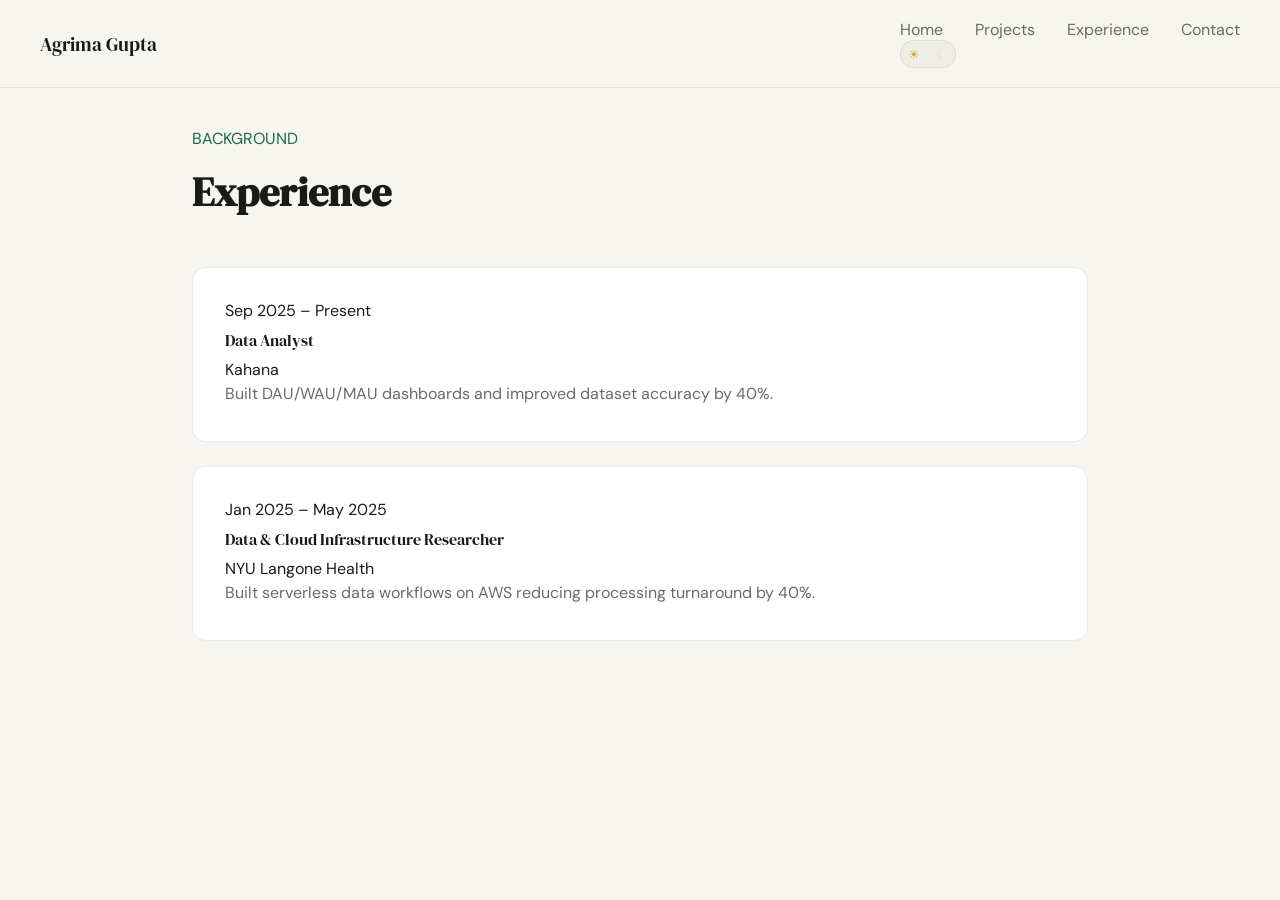
==== experience.html @ 4e6735b1 "Updated portfolio to multi-page structure" ====
<!DOCTYPE html>
<html lang="en" data-theme="light">
<head>
<meta charset="UTF-8">
<meta name="viewport" content="width=device-width, initial-scale=1.0">
<title>Experience | Agrima Gupta</title>

<link href="https://fonts.googleapis.com/css2?family=DM+Serif+Display:ital@0;1&family=DM+Sans:wght@300;400;500&display=swap" rel="stylesheet">
<link rel="stylesheet" href="assets/css/style.css">
</head>

<body>

<nav>
  <a href="index.html" class="nav-name">Agrima Gupta</a>

  <div class="nav-right">
    <div class="nav-links">
      <a href="index.html">Home</a>
      <a href="projects.html">Projects</a>
      <a href="experience.html">Experience</a>
      <a href="index.html#contact">Contact</a>
    </div>

    <button class="theme-toggle" id="themeToggle">
      <span class="sun-icon">☀</span>
      <span class="moon-icon">☾</span>
    </button>
  </div>
</nav>

<section style="padding-top:8rem;">

<div class="fade-in">
<p class="section-label">Background</p>
<h2 class="section-title">Experience</h2>
</div>

<div class="exp-list">

<div class="exp-item fade-in">
<span class="exp-period">Sep 2025 – Present</span>
<div>
<p class="exp-role">Data Analyst</p>
<p class="exp-company">Kahana</p>
<p class="exp-detail">
Built DAU/WAU/MAU dashboards and improved dataset accuracy by 40%.
</p>
</div>
</div>

<div class="exp-item fade-in">
<span class="exp-period">Jan 2025 – May 2025</span>
<div>
<p class="exp-role">Data & Cloud Infrastructure Researcher</p>
<p class="exp-company">NYU Langone Health</p>
<p class="exp-detail">
Built serverless data workflows on AWS reducing processing turnaround by 40%.
</p>
</div>
</div>

</div>

</section>

<script src="assets/js/main.js"></script>

</body>
</html>
---- assets/css/style.css ----
/* =========================
   RESET
========================= */
* {
  margin: 0;
  padding: 0;
  box-sizing: border-box;
}

/* =========================
   THEME VARIABLES
========================= */

[data-theme="light"] {
  --bg: #F7F5F0;
  --surface: #FFFFFF;
  --surface2: #F0EDE6;
  --text: #1A1A18;
  --muted: #6B6B65;
  --accent: #1D6A4A;
  --accent-light: #E1F5EE;
  --accent-mid: #0F6E56;
  --accent-glow: rgba(29,106,74,0.1);
  --border: rgba(0,0,0,0.08);
  --border-hover: rgba(29,106,74,0.4);
  --tag-bg: #EEEDFE;
  --tag-text: #3C3489;
  --nav-bg: rgba(247,245,240,0.93);
}

[data-theme="dark"] {
  --bg: #0D0D0B;
  --surface: #141412;
  --surface2: #1C1C19;
  --text: #F0EDE6;
  --muted: #807D74;
  --accent: #A78BFA;
  --accent-light: rgba(167,139,250,0.12);
  --accent-mid: #C4B5FD;
  --accent-glow: rgba(167,139,250,0.1);
  --border: rgba(255,255,255,0.07);
  --border-hover: rgba(167,139,250,0.45);
  --tag-bg: rgba(167,139,250,0.14);
  --tag-text: #C4B5FD;
  --nav-bg: rgba(13,13,11,0.93);
}

/* =========================
   BASE
========================= */

body {
  font-family: 'DM Sans', sans-serif;
  background: var(--bg);
  color: var(--text);
  overflow-x: hidden;
  transition: background 0.3s ease, color 0.3s ease;
}

html {
  scroll-behavior: smooth;
}

/* =========================
   NAV
========================= */

nav {
  position: fixed;
  top: 0;
  left: 0;
  right: 0;

  display: flex;
  justify-content: space-between;
  align-items: center;

  padding: 1.2rem 2.5rem;

  background: var(--nav-bg);
  backdrop-filter: blur(14px);

  z-index: 1000;
  border-bottom: 1px solid var(--border);
}

.nav-name {
  font-family: 'DM Serif Display', serif;
  font-size: 1.2rem;
  color: var(--text);
  text-decoration: none;
}

.nav-links {
  display: flex;
  gap: 2rem;
}

.nav-links a {
  text-decoration: none;
  color: var(--muted);
  transition: color 0.2s ease;
}

.nav-links a:hover {
  color: var(--accent);
}

/* =========================
   HERO
========================= */

.hero-wrap {
  min-height: 100vh;
  display: flex;
  justify-content: center;
  align-items: center;
  padding: 8rem 2rem;
}

.hero-center {
  max-width: 760px;
  text-align: center;
}

.hero-eyebrow {
  color: var(--accent);
  margin-bottom: 1rem;
  letter-spacing: 0.12em;
  text-transform: uppercase;
}

.hero-main-title {
  font-family: 'DM Serif Display', serif;
  font-size: clamp(3rem, 8vw, 6rem);
}

/* =========================
   PHOTO
========================= */

.photo-frame {
  width: 220px;
  height: 220px;
  border-radius: 50%;
  overflow: hidden;
  margin: 2rem auto;
  border: 3px solid var(--border);
}

.photo-frame img {
  width: 100%;
  height: 100%;
  object-fit: cover;
}

/* =========================
   SKILLS
========================= */

.skills-strip {
  display: flex;
  flex-wrap: wrap;
  justify-content: center;
  gap: 0.7rem;
  margin-top: 3rem;
}

.skill-tag {
  display: inline-flex;
  align-items: center;
  gap: 0.5rem;

  padding: 0.45rem 0.9rem;

  border: 1px solid var(--border);
  border-radius: 999px;

  background: var(--surface);

  font-size: 0.85rem;
  line-height: 1;

  white-space: nowrap;
}

/* FIX ICON CONSISTENCY */
.skill-tag img {
  width: 16px;
  height: 16px;

  display: block;
  object-fit: contain;

  flex-shrink: 0;
}
/* =========================
   SECTION
========================= */

section {
  max-width: 960px;
  margin: 0 auto;
  padding: 6rem 2rem;
}

.section-label {
  color: var(--accent);
  text-transform: uppercase;
  margin-bottom: 1rem;
}

.section-title {
  font-family: 'DM Serif Display', serif;
  font-size: 2.5rem;
  margin-bottom: 3rem;
}

/* =========================
   PROJECTS + EXPERIENCE
========================= */

.projects-grid,
.exp-list {
  display: flex;
  flex-direction: column;
  gap: 1.5rem;
}

.project-card,
.exp-item {
  background: var(--surface);
  border: 1px solid var(--border);
  border-radius: 14px;
  padding: 2rem;
  transition: all 0.25s ease;
}

.project-card:hover,
.exp-item:hover {
  transform: translateY(-4px);
  border-color: var(--border-hover);
  box-shadow: 0 10px 30px var(--accent-glow);
}

.project-title,
.exp-role {
  font-family: 'DM Serif Display', serif;
  margin: 0.5rem 0;
}

.project-desc,
.exp-detail {
  color: var(--muted);
  line-height: 1.8;
}

/* =========================
   TOGGLE
========================= */

.theme-toggle {
  width: 56px;
  height: 28px;

  border-radius: 999px;

  background: var(--surface2);
  border: 1px solid var(--border);

  position: relative;

  display: flex;
  align-items: center;
  justify-content: space-between;

  padding: 0 6px;

  cursor: pointer;
  overflow: hidden;
}

/* ICONS INSIDE TRACK ZONES */
.toggle-icon {
  width: 18px;
  height: 18px;

  display: flex;
  align-items: center;
  justify-content: center;

  font-size: 11px;
  z-index: 2;

  transition: opacity 0.25s ease;
}

.sun-icon {
  position: absolute;
  left: 7px;
  color: #D9A441;
  opacity: 1;
}

.moon-icon {
  position: absolute;
  right: 7px;
  color: #C4B5FD;
  opacity: 0.35;
}

/* SLIDING KNOB */
.toggle-slider {
  position: absolute;

  top: 3px;
  left: 3px;

  width: 22px;
  height: 22px;

  border-radius: 50%;

  background: var(--surface);

  box-shadow: 0 2px 6px rgba(0,0,0,0.15);

  transition: transform 0.3s ease;
}

/* DARK MODE STATE */
[data-theme="dark"] .toggle-slider {
  transform: translateX(28px);
}

[data-theme="dark"] .sun-icon {
  opacity: 0.35;
}

[data-theme="dark"] .moon-icon {
  opacity: 1;
}
/* =========================
   CONTACT
========================= */

.contact-layout {
  display: grid;
  grid-template-columns: 1fr 1fr;
  gap: 4rem;
}

.form-input,
.form-textarea {
  width: 100%;
  padding: 1rem;
  border-radius: 10px;
  border: 1px solid var(--border);
  background: var(--surface);
  color: var(--text);
}

.form-submit {
  padding: 1rem;
  border: none;
  border-radius: 10px;
  background: var(--accent);
  color: var(--bg);
  cursor: pointer;
  transition: 0.2s;
}

.form-submit:hover {
  transform: translateY(-2px);
}

/* =========================
   SOCIAL ICONS
========================= */

.social-icons a {
  width: 48px;
  height: 48px;

  display: flex;
  align-items: center;
  justify-content: center;

  border: 1px solid var(--border);
  border-radius: 12px;

  background: var(--surface);

  transition: all 0.25s ease;
}

/* FIX ICON SIZE CONSISTENCY */
.social-icons img {
  width: 20px;
  height: 20px;

  display: block;
  object-fit: contain;
}

/* =========================
   FOOTER
========================= */

footer {
  padding: 2rem;
  text-align: center;
  color: var(--muted);
}

/* =========================
   MOBILE
========================= */

@media (max-width: 768px) {
  .nav-links {
    display: none;
  }

  .contact-layout {
    grid-template-columns: 1fr;
  }
}
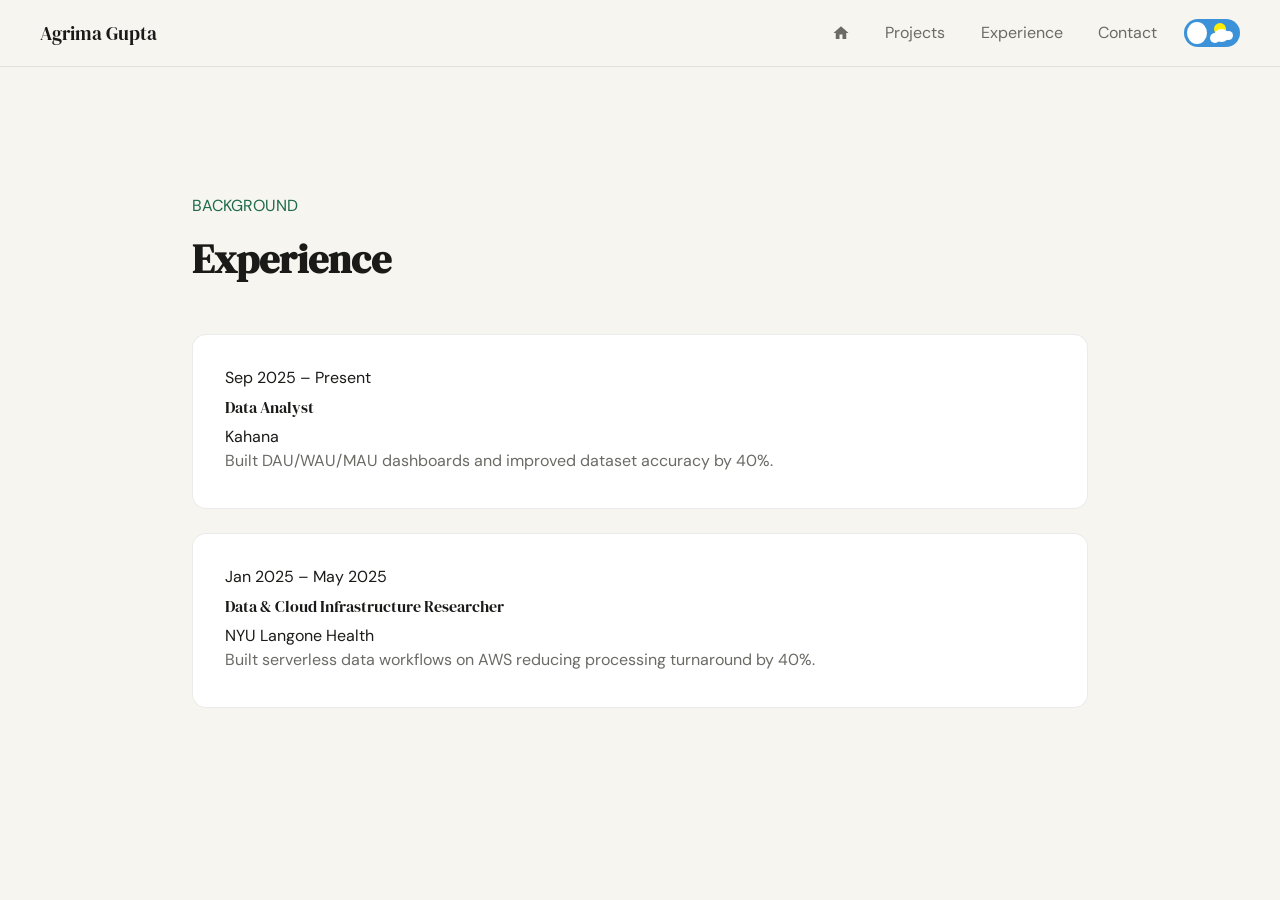
==== commit 303427ef: "made changes in style, theme and design" ====
--- a/experience.html
+++ b/experience.html
@@ -16,16 +16,45 @@
 
   <div class="nav-right">
     <div class="nav-links">
-      <a href="index.html">Home</a>
+      <a href="index.html" class="nav-icon" aria-label="Home">
+        <svg viewBox="0 0 24 24" class="icon">
+          <path d="M10 20v-6h4v6h5v-8h3L12 3 2 12h3v8z"/>
+        </svg>
+      </a>
       <a href="projects.html">Projects</a>
       <a href="experience.html">Experience</a>
       <a href="index.html#contact">Contact</a>
     </div>
 
-    <button class="theme-toggle" id="themeToggle">
-      <span class="sun-icon">☀</span>
-      <span class="moon-icon">☾</span>
-    </button>
+    <div class="container">
+      <input type="checkbox" id="checkbox">
+
+      <label for="checkbox">
+          <!-- Circle that slides left and right to show toggle button state. -->
+          <div class="circle"></div>
+
+          <!-- light theme -->
+          <div class="light_theme">
+              <div class="sun"></div>
+              <div class="clouds">
+                  <span class="cloud1"></span>
+                  <span class="cloud2"></span>
+                  <span class="cloud3"></span>
+              </div>
+          </div>
+
+
+            <!-- dark theme -->
+          <div class="dark_theme">
+              <div class="moon"></div>
+                <span class="star1"></span>
+                <span class="star2"></span>
+                <span class="star3"></span>
+          </div>     
+
+
+      </label>
+    </div>
   </div>
 </nav>
 
@@ -63,7 +92,7 @@
 </div>
 
 </section>
-
+<script src="assets/js/theme.js"></script>
 <script src="assets/js/main.js"></script>
 
 </body>
--- a/assets/css/style.css
+++ b/assets/css/style.css
@@ -26,6 +26,8 @@
   --tag-bg: #EEEDFE;
   --tag-text: #3C3489;
   --nav-bg: rgba(247,245,240,0.93);
+  --particle-color: rgba(29, 106, 74, 0.55);
+  --particle-line: rgba(29, 106, 74, 0.28);
 }
 
 [data-theme="dark"] {
@@ -43,6 +45,8 @@
   --tag-bg: rgba(167,139,250,0.14);
   --tag-text: #C4B5FD;
   --nav-bg: rgba(13,13,11,0.93);
+  --particle-color: rgba(167, 139, 250, 0.55);
+  --particle-line: rgba(167, 139, 250, 0.28);
 }
 
 /* =========================
@@ -61,6 +65,11 @@
   scroll-behavior: smooth;
 }
 
+img {
+  display: block;
+  max-width: 100%;
+  height: auto;
+}
 /* =========================
    NAV
 ========================= */
@@ -93,19 +102,52 @@
 
 .nav-links {
   display: flex;
-  gap: 2rem;
+  gap: 1.8rem;
+  align-items: center;
 }
 
 .nav-links a {
   text-decoration: none;
   color: var(--muted);
-  transition: color 0.2s ease;
+  transition: color 0.2s ease, transform 0.2s ease;
+  padding: 0.3rem 0.2rem;
 }
 
 .nav-links a:hover {
   color: var(--accent);
-}
-
+  transform: translateY(-1px);
+}
+.nav-right {
+  display: flex;
+  align-items: center;
+  gap: 1.5rem;
+
+  flex-wrap: nowrap;
+  white-space: nowrap;
+}
+.nav-links a,
+.nav-icon {
+  display: flex;
+  align-items: center;
+  line-height: 1;
+}
+.nav-icon {
+  color: var(--muted);
+  display: flex;
+  align-items: center;
+  justify-content: center;
+}
+
+.nav-icon:hover {
+  color: var(--accent);
+}
+
+.icon {
+  width: 18px;
+  height: 18px;
+  display: block;
+  fill: currentColor;
+}
 /* =========================
    HERO
 ========================= */
@@ -178,13 +220,9 @@
 
   background: var(--surface);
 
-  font-size: 0.85rem;
-  line-height: 1;
-
   white-space: nowrap;
 }
 
-/* FIX ICON CONSISTENCY */
 .skill-tag img {
   width: 16px;
   height: 16px;
@@ -256,90 +294,235 @@
 }
 
 /* =========================
-   TOGGLE
-========================= */
-
-.theme-toggle {
-  width: 56px;
-  height: 28px;
-
-  border-radius: 999px;
-
-  background: var(--surface2);
-  border: 1px solid var(--border);
-
-  position: relative;
-
-  display: flex;
-  align-items: center;
-  justify-content: space-between;
-
-  padding: 0 6px;
-
-  cursor: pointer;
-  overflow: hidden;
-}
-
-/* ICONS INSIDE TRACK ZONES */
-.toggle-icon {
-  width: 18px;
-  height: 18px;
-
-  display: flex;
-  align-items: center;
-  justify-content: center;
-
-  font-size: 11px;
-  z-index: 2;
-
-  transition: opacity 0.25s ease;
-}
-
-.sun-icon {
-  position: absolute;
-  left: 7px;
-  color: #D9A441;
-  opacity: 1;
-}
-
-.moon-icon {
-  position: absolute;
-  right: 7px;
-  color: #C4B5FD;
-  opacity: 0.35;
-}
-
-/* SLIDING KNOB */
-.toggle-slider {
-  position: absolute;
-
-  top: 3px;
-  left: 3px;
-
-  width: 22px;
-  height: 22px;
-
-  border-radius: 50%;
-
-  background: var(--surface);
-
-  box-shadow: 0 2px 6px rgba(0,0,0,0.15);
-
-  transition: transform 0.3s ease;
-}
-
-/* DARK MODE STATE */
-[data-theme="dark"] .toggle-slider {
-  transform: translateX(28px);
-}
-
-[data-theme="dark"] .sun-icon {
-  opacity: 0.35;
-}
-
-[data-theme="dark"] .moon-icon {
-  opacity: 1;
-}
+   PORTFOLIO THEME TOGGLE (SCALED DOWN VERSION)
+   ========================= */
+
+.container {
+    display: flex;
+    align-items: center;
+    justify-content: center;
+}
+
+/* HIDE CHECKBOX */
+input[type="checkbox"] {
+    display: none;
+}
+
+/* MAIN TOGGLE TRACK */
+.container label {
+    width: 56px;
+    height: 28px;
+
+    background-color: #3b92d9;
+    display: block;
+
+    border-radius: 999px;
+    position: relative;
+
+    cursor: pointer;
+
+    transition: 0.5s ease;
+
+    overflow: hidden;
+}
+
+/* SLIDING CIRCLE */
+.circle {
+    position: absolute;
+
+    width: 20px;
+    height: 22px;
+
+    top: 3px;
+    left: 3px;
+
+    background-color: #fff;
+    border-radius: 50%;
+
+    transition: transform 0.5s ease;
+}
+
+/* =========================
+   LIGHT THEME ELEMENTS (SCALED)
+   ========================= */
+
+.light_theme {
+    position: absolute;
+    width: 100%;
+    height: 100%;
+
+    transition: 0.5s ease;
+}
+
+/* SUN */
+.sun {
+    position: absolute;
+
+    width: 12px;
+    height: 12px;
+
+    background-color: rgb(255, 238, 4);
+    border-radius: 50%;
+
+    right: 14px;
+    top: 4px;
+
+    transition: 0.5s ease;
+}
+
+/* CLOUDS GROUP */
+.clouds {
+    position: absolute;
+
+    width: 24px;
+    height: 14px;
+
+    left: 10px;
+    top: 6px;
+
+    transition: 0.5s ease;
+}
+
+.cloud1,
+.cloud2,
+.cloud3 {
+    position: absolute;
+    background-color: #fff;
+    border-radius: 50%;
+}
+
+.cloud1 {
+    width: 10px;
+    height: 10px;
+    bottom: -4px;
+    left: 16px;
+}
+
+.cloud2 {
+    width: 15px;
+    height: 13px;
+    bottom: -3px;
+    left: 20px;
+}
+
+.cloud3 {
+    width: 9px;
+    height: 9px;
+    bottom: -1px;
+    left: 30px;
+}
+
+/* =========================
+   DARK THEME
+   ========================= */
+
+.dark_theme {
+    opacity: 0;
+    transition: 0.5s ease;
+    position: absolute;
+    width: 100%;
+    height: 100%;
+}
+
+/* MOON */
+.moon {
+    position: absolute;
+
+    width: 14px;
+    height: 14px;
+
+    background-color: #fff;
+    border-radius: 50%;
+
+    left: 10px;
+    top: -10px;
+
+    transition: 0.5s ease;
+}
+
+.moon::after,
+.moon::before {
+    content: "";
+    position: absolute;
+    background-color: #f2f2f2;
+    border-radius: 50%;
+}
+
+.moon::after {
+    width: 3px;
+    height: 3px;
+    left: 4px;
+    top: 3px;
+}
+
+.moon::before {
+    width: 4px;
+    height: 4px;
+    left: 6px;
+    top: 7px;
+}
+
+/* STARS (SCALED DOWN) */
+.star1,
+.star2,
+.star3 {
+    position: absolute;
+    width: 2px;
+    height: 2px;
+    background-color: #fff;
+    border-radius: 50%;
+}
+
+.star1 {
+    left: 8px;
+    top: 6px;
+}
+
+.star2 {
+    left: 22px;
+    top: 22px;
+}
+
+.star3 {
+    left: 28px;
+    top: 6px;
+}
+
+/* =========================
+   ANIMATIONS (CHECKBOX STATE)
+   ========================= */
+
+/* MOVE KNOB */
+input[type="checkbox"]:checked + label .circle {
+    transform: translateX(28px);
+}
+
+/* DARK MODE BACKGROUND */
+input[type="checkbox"]:checked + label {
+    background-color: #593ea3;
+}
+
+/* LIGHT SCENE OUT */
+input[type="checkbox"]:checked + label .light_theme {
+    opacity: 0;
+}
+
+/* CLOUD SHIFT */
+input[type="checkbox"]:checked + label .light_theme .clouds {
+    left: 5px;
+    top: 10px;
+}
+
+/* DARK SCENE IN */
+input[type="checkbox"]:checked + label .dark_theme {
+    opacity: 1;
+}
+
+/* MOON RISE */
+input[type="checkbox"]:checked + label .dark_theme .moon {
+    top: 6px;
+}
+  
 /* =========================
    CONTACT
 ========================= */
@@ -378,6 +561,7 @@
    SOCIAL ICONS
 ========================= */
 
+/* FIX ICON SIZE CONSISTENCY */
 .social-icons a {
   width: 48px;
   height: 48px;
@@ -390,17 +574,14 @@
   border-radius: 12px;
 
   background: var(--surface);
-
-  transition: all 0.25s ease;
-}
-
-/* FIX ICON SIZE CONSISTENCY */
+}
+
 .social-icons img {
   width: 20px;
   height: 20px;
 
+  object-fit: contain;
   display: block;
-  object-fit: contain;
 }
 
 /* =========================
@@ -412,6 +593,26 @@
   text-align: center;
   color: var(--muted);
 }
+#bg-canvas {
+  position: fixed;
+  top: 0;
+  left: 0;
+  width: 100%;
+  height: 100%;
+  z-index: 0;
+  pointer-events: none;
+
+  opacity: 0.9;
+}
+
+/* keep all content above canvas */
+nav,
+.hero-wrap,
+section,
+footer {
+  position: relative;
+  z-index: 1;
+}
 
 /* =========================
    MOBILE
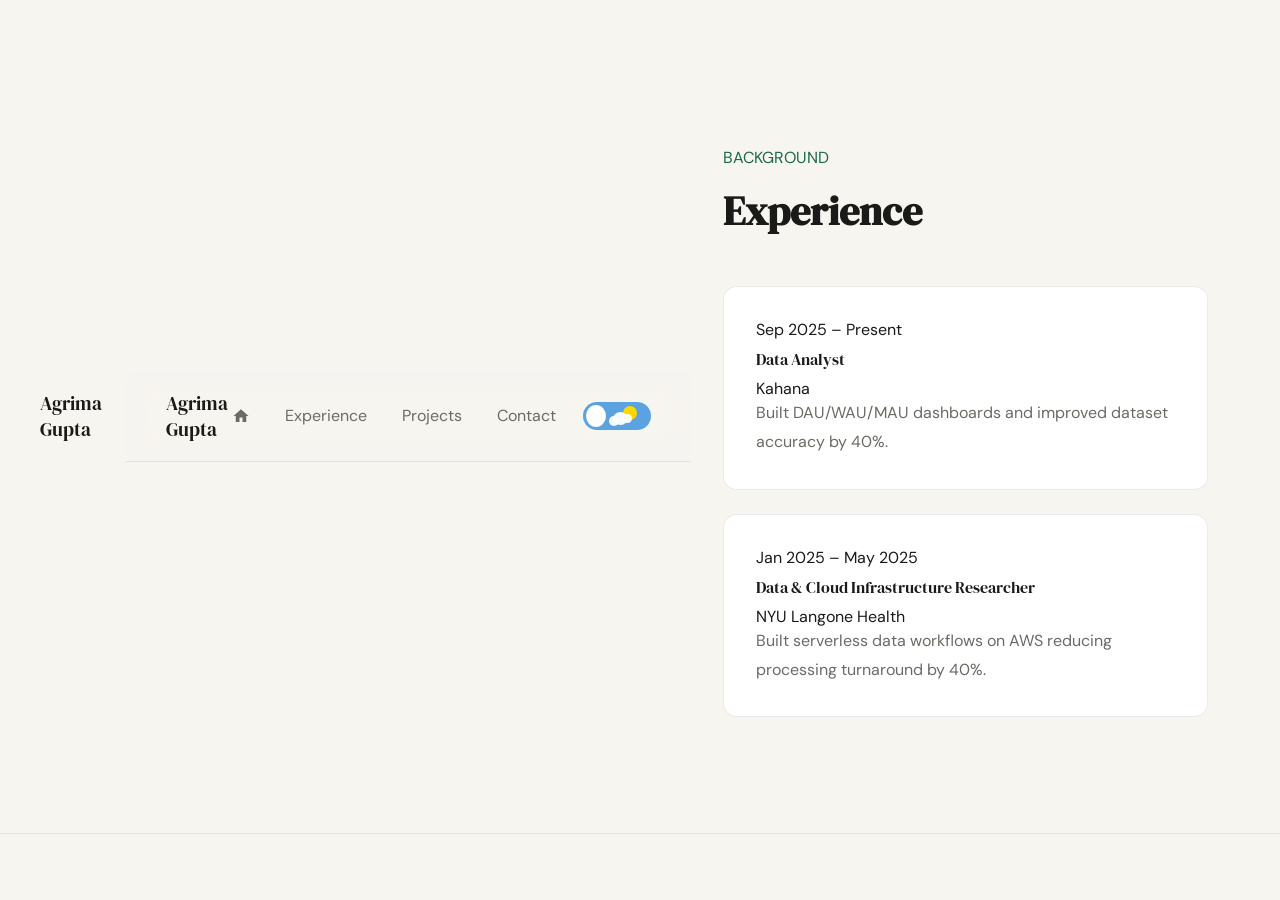
==== commit e224d6b0: "made changes in the menu" ====
--- a/experience.html
+++ b/experience.html
@@ -14,15 +14,26 @@
 <nav>
   <a href="index.html" class="nav-name">Agrima Gupta</a>
 
+  <nav>
+  <a href="index.html" class="nav-name">Agrima Gupta</a>
+
   <div class="nav-right">
-    <div class="nav-links">
+    <!-- HAMBURGER -->
+    <button class="hamburger" id="hamburger" aria-label="Menu">
+      <span></span>
+      <span></span>
+      <span></span>
+    </button>
+
+    <div class="nav-links" id="navLinks">
       <a href="index.html" class="nav-icon" aria-label="Home">
         <svg viewBox="0 0 24 24" class="icon">
           <path d="M10 20v-6h4v6h5v-8h3L12 3 2 12h3v8z"/>
         </svg>
       </a>
+      
+      <a href="experience.html">Experience</a>
       <a href="projects.html">Projects</a>
-      <a href="experience.html">Experience</a>
       <a href="index.html#contact">Contact</a>
     </div>
 
--- a/assets/css/style.css
+++ b/assets/css/style.css
@@ -60,6 +60,12 @@
   overflow-x: hidden;
   transition: background 0.3s ease, color 0.3s ease;
 }
+* {
+  transition:
+    background-color 0.3s ease,
+    border-color 0.3s ease,
+    color 0.3s ease;
+}
 
 html {
   scroll-behavior: smooth;
@@ -148,6 +154,69 @@
   display: block;
   fill: currentColor;
 }
+/* HAMBURGER BUTTON */
+.hamburger {
+  display: none;
+  flex-direction: column;
+  gap: 5px;
+  background: none;
+  border: none;
+  cursor: pointer;
+  padding: 4px;
+  z-index: 1001;
+}
+
+.hamburger span {
+  display: block;
+  width: 22px;
+  height: 2px;
+  background: var(--text);
+  border-radius: 2px;
+  transition: 0.3s ease;
+}
+
+/* HAMBURGER OPEN STATE */
+.hamburger.open span:nth-child(1) {
+  transform: translateY(7px) rotate(45deg);
+}
+.hamburger.open span:nth-child(2) {
+  opacity: 0;
+}
+.hamburger.open span:nth-child(3) {
+  transform: translateY(-7px) rotate(-45deg);
+}
+
+@media (max-width: 768px) {
+  .hamburger {
+    display: flex;
+  }
+
+  .nav-links {
+    display: none;
+    position: fixed;
+    top: 0;
+    left: 0;
+    right: 0;
+    bottom: 0;
+    background: var(--bg);
+    flex-direction: column;
+    align-items: center;
+    justify-content: center;
+    gap: 2.5rem;
+    z-index: 999;
+    padding-top: 80px;
+    font-size: 1.4rem;
+  }
+
+  .nav-links.open {
+    display: flex;
+  }
+
+  .nav-links a {
+    color: var(--text);
+    font-size: 1.4rem;
+  }
+}
 /* =========================
    HERO
 ========================= */
@@ -166,15 +235,122 @@
 }
 
 .hero-eyebrow {
-  color: var(--accent);
-  margin-bottom: 1rem;
-  letter-spacing: 0.12em;
+  color: var(--text);
+  margin-bottom: 0.8rem;
+  letter-spacing: 0.08em;
   text-transform: uppercase;
+  font-size: 1.4rem;
+  font-weight: 700;
+  font-style: italic;
+  font-family: 'DM Serif Display', serif;
+
+  /* accent highlight underline */
+  /* display: inline-block;
+  border-bottom: 2px solid var(--accent);
+  padding-bottom: 0.2rem; */
 }
 
 .hero-main-title {
   font-family: 'DM Serif Display', serif;
-  font-size: clamp(3rem, 8vw, 6rem);
+  font-size: clamp(2rem, 5vw, 3.2rem);
+  font-weight: 400;
+  color: var(--accent);
+}
+/* HERO REVEAL */
+
+.hero-center {
+  opacity: 0;
+  transform: translateY(20px) scale(0.98);
+  filter: blur(8px);
+
+  transition:
+    opacity 0.8s ease,
+    transform 0.8s ease;
+}
+
+.hero-center.reveal {
+  opacity: 1;
+  transform: translateY(0) scale(1);
+  filter: blur(0);
+}
+/* ABOUT SECTION LAYOUT */
+.about-section {
+  max-width: 960px;
+  margin: 0 auto;
+  padding: 6rem 2rem;
+  display: grid;
+  grid-template-columns: 1fr 1fr;
+  gap: 4rem;
+  align-items: center;
+}
+
+.about-title {
+  font-family: 'DM Serif Display', serif;
+  font-size: clamp(2.2rem, 5vw, 3.8rem);
+  line-height: 1.1;
+  color: var(--text);
+}
+
+.about-title em {
+  font-style: italic;
+  color: var(--accent);
+}
+
+.about-text {
+  color: var(--muted);
+  line-height: 1.85;
+  font-size: 1rem;
+  font-weight: 300;
+}
+
+/* SCROLL ANIMATIONS */
+.reveal-left,
+.reveal-right {
+  opacity: 0;
+  transform: translateY(30px);
+  transition: opacity 0.7s ease, transform 0.7s ease;
+}
+
+.reveal-right {
+  transition-delay: 0.15s;  /* slight delay so right comes in after left */
+}
+
+.reveal-left.visible,
+.reveal-right.visible {
+  opacity: 1;
+  transform: translateY(0);
+}
+
+/* MOBILE */
+@media (max-width: 768px) {
+  .about-section {
+    grid-template-columns: 1fr;
+    gap: 2rem;
+  }
+}
+.typing-text {
+  font-weight: 300;
+}
+
+/* CANVAS */
+
+#bg-canvas {
+  position: fixed;
+  inset: 0;
+  width: 100%;
+  height: 100%;
+  z-index: 0;
+  pointer-events: none;
+}
+
+/* KEEP CONTENT ABOVE CANVAS */
+
+nav,
+.hero-wrap,
+section,
+footer {
+  position: relative;
+  z-index: 1;
 }
 
 /* =========================
@@ -310,10 +486,11 @@
 
 /* MAIN TOGGLE TRACK */
 .container label {
-    width: 56px;
+    width: 68px;
     height: 28px;
 
-    background-color: #3b92d9;
+    /* background-color: #3b92d9; */
+    background-color: #5ba3e0;
     display: block;
 
     border-radius: 999px;
@@ -358,10 +535,11 @@
 .sun {
     position: absolute;
 
-    width: 12px;
-    height: 12px;
-
-    background-color: rgb(255, 238, 4);
+    width: 14px;
+    height: 14px;
+
+    /* background-color: rgb(255, 238, 4); */
+    background-color: #FFD700;
     border-radius: 50%;
 
     right: 14px;
@@ -387,7 +565,8 @@
 .cloud2,
 .cloud3 {
     position: absolute;
-    background-color: #fff;
+    /* background-color: #fff; */
+    background-color: rgba(255,255,255,0.95);
     border-radius: 50%;
 }
 
@@ -494,7 +673,7 @@
 
 /* MOVE KNOB */
 input[type="checkbox"]:checked + label .circle {
-    transform: translateX(28px);
+    transform: translateX(40px);
 }
 
 /* DARK MODE BACKGROUND */
@@ -527,61 +706,145 @@
    CONTACT
 ========================= */
 
-.contact-layout {
+.contact-wrapper {
   display: grid;
   grid-template-columns: 1fr 1fr;
-  gap: 4rem;
+  gap: 5rem;
+  align-items: center;
+  max-width: 960px;
+  margin: 0 auto;
+  padding: 6rem 2rem;
+}
+
+/* FORM — compact inputs */
+.contact-form {
+  display: flex;
+  flex-direction: column;
+  gap: 0.3rem;
+}
+
+.contact-form label {
+  font-size: 0.82rem;
+  color: var(--muted);
+  margin-top: 0.8rem;
+  text-transform: uppercase;
+  letter-spacing: 0.06em;
 }
 
 .form-input,
 .form-textarea {
   width: 100%;
-  padding: 1rem;
-  border-radius: 10px;
+  padding: 0.6rem 0.85rem;
+  border-radius: 8px;
   border: 1px solid var(--border);
-  background: var(--surface);
+  background: var(--surface2);
   color: var(--text);
+  font-size: 0.9rem;
+  font-family: 'DM Sans', sans-serif;
+  transition: border-color 0.2s;
+}
+
+.form-input:focus,
+.form-textarea:focus {
+  outline: none;
+  border-color: var(--accent);
+}
+
+/* DARK MODE — more visible */
+[data-theme="dark"] .form-input,
+[data-theme="dark"] .form-textarea {
+  background: #1e1e1c;
+  border-color: rgba(255,255,255,0.12);
+  color: #F0EDE6;
+}
+
+[data-theme="dark"] .form-input::placeholder,
+[data-theme="dark"] .form-textarea::placeholder {
+  color: rgba(240,237,230,0.3);
+}
+
+.form-textarea {
+  min-height: 100px;
+  resize: vertical;
 }
 
 .form-submit {
-  padding: 1rem;
+  margin-top: 1rem;
+  padding: 0.75rem 1.2rem;
   border: none;
-  border-radius: 10px;
+  border-radius: 8px;
   background: var(--accent);
-  color: var(--bg);
+  color: #fff;
+  font-size: 0.9rem;
   cursor: pointer;
+  align-self: flex-start;   /* button only as wide as its text */
   transition: 0.2s;
 }
 
 .form-submit:hover {
   transform: translateY(-2px);
-}
-
-/* =========================
-   SOCIAL ICONS
-========================= */
-
-/* FIX ICON SIZE CONSISTENCY */
-.social-icons a {
-  width: 48px;
-  height: 48px;
-
-  display: flex;
-  align-items: center;
-  justify-content: center;
-
-  border: 1px solid var(--border);
-  border-radius: 12px;
-
-  background: var(--surface);
-}
-
-.social-icons img {
-  width: 20px;
-  height: 20px;
-
-  object-fit: contain;
+  opacity: 0.9;
+}
+
+/* RIGHT TAGLINE */
+.contact-quote {
+  display: flex;
+  flex-direction: column;
+  gap: 1.2rem;
+}
+
+.contact-quote-text {
+  font-family: 'DM Serif Display', serif;
+  font-size: clamp(1.8rem, 3.5vw, 2.8rem);
+  line-height: 1.2;
+  color: var(--text);
+}
+
+.contact-quote-text em {
+  font-style: italic;
+  color: var(--accent);
+}
+
+.contact-quote-sub {
+  font-size: 0.9rem;
+  color: var(--muted);
+  font-weight: 300;
+}
+
+/* MOBILE */
+@media (max-width: 768px) {
+  .contact-wrapper {
+    grid-template-columns: 1fr;
+    gap: 3rem;
+  }
+
+  .contact-quote {
+    order: -1;  /* tagline above form on mobile */
+  }
+}
+
+
+/* FIX WAVE ANIMATION */
+.wave {
+  display: inline-block;
+  animation: wave 2s infinite;
+  transform-origin: 70% 70%;
+}
+
+@keyframes wave {
+  0% { transform: rotate(0deg); }
+  15% { transform: rotate(15deg); }
+  30% { transform: rotate(-10deg); }
+  45% { transform: rotate(12deg); }
+  60% { transform: rotate(-6deg); }
+  100% { transform: rotate(0deg); }
+}
+
+/* CONTACT SPACING FIX */
+.contact-form label {
   display: block;
+  margin: 1rem 0 0.4rem;
+  color: var(--text);
 }
 
 /* =========================
@@ -592,17 +855,6 @@
   padding: 2rem;
   text-align: center;
   color: var(--muted);
-}
-#bg-canvas {
-  position: fixed;
-  top: 0;
-  left: 0;
-  width: 100%;
-  height: 100%;
-  z-index: 0;
-  pointer-events: none;
-
-  opacity: 0.9;
 }
 
 /* keep all content above canvas */
@@ -613,7 +865,56 @@
   position: relative;
   z-index: 1;
 }
-
+/* SOCIAL ICON ROW */
+.social-row {
+  display: flex;
+  justify-content: center;
+  gap: 18px;
+  margin-top: 1.5rem;
+}
+
+.social-row a {
+  width: 64px;
+  height: 64px;
+  display: flex;
+  align-items: center;
+  justify-content: center;
+
+  border-radius: 16px;
+  border: 1px solid var(--border);
+  background: var(--surface);
+
+  transition: 0.25s ease;
+}
+
+.social-row a:hover {
+  transform: translateY(-3px);
+  border-color: var(--accent);
+}
+
+.social-row a svg {
+  width: 28px;
+  height: 28px;
+  transition: 0.25s ease;
+}
+.social-row a i {
+  font-size: 28px;
+  transition: 0.25s ease;
+}
+
+/* GitHub flips to white in dark mode */
+[data-theme="dark"] .social-row a:nth-child(2) i {
+  color: #ffffff;
+}
+
+/* Light mode GitHub is black */
+.social-row a:nth-child(2) i {
+  color: #1A1A18;
+}
+/* FIX DARK MODE ICON VISIBILITY */
+/* [data-theme="dark"] .social-row img {
+  filter: brightness(0) invert(1);
+} */
 /* =========================
    MOBILE
 ========================= */
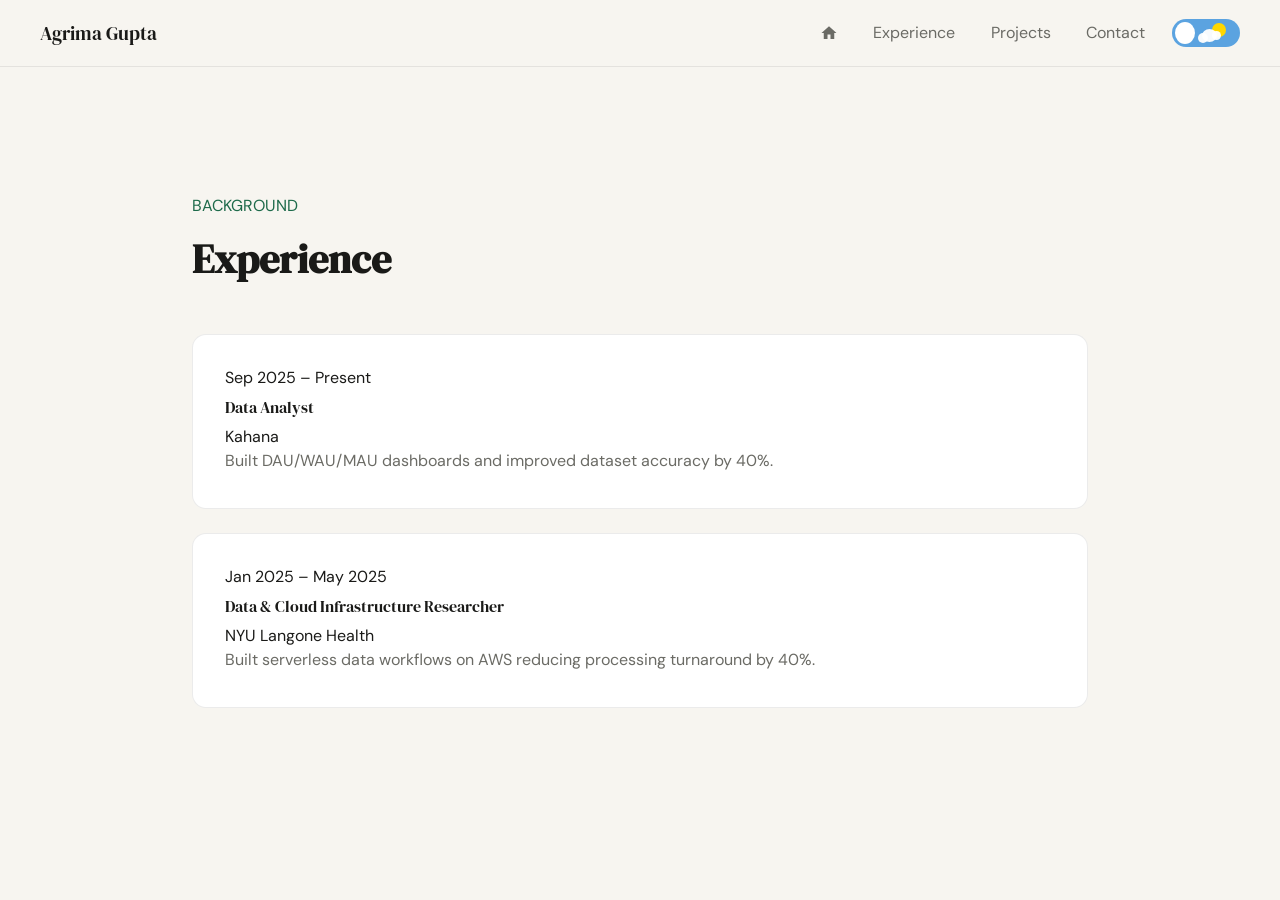
==== commit 9b15ce47: "minor changes in projects & experience" ====
--- a/experience.html
+++ b/experience.html
@@ -11,8 +11,6 @@
 
 <body>
 
-<nav>
-  <a href="index.html" class="nav-name">Agrima Gupta</a>
 
   <nav>
   <a href="index.html" class="nav-name">Agrima Gupta</a>
--- a/assets/css/style.css
+++ b/assets/css/style.css
@@ -204,7 +204,7 @@
     justify-content: center;
     gap: 2.5rem;
     z-index: 999;
-    padding-top: 80px;
+    padding-top: 100px;
     font-size: 1.4rem;
   }
 
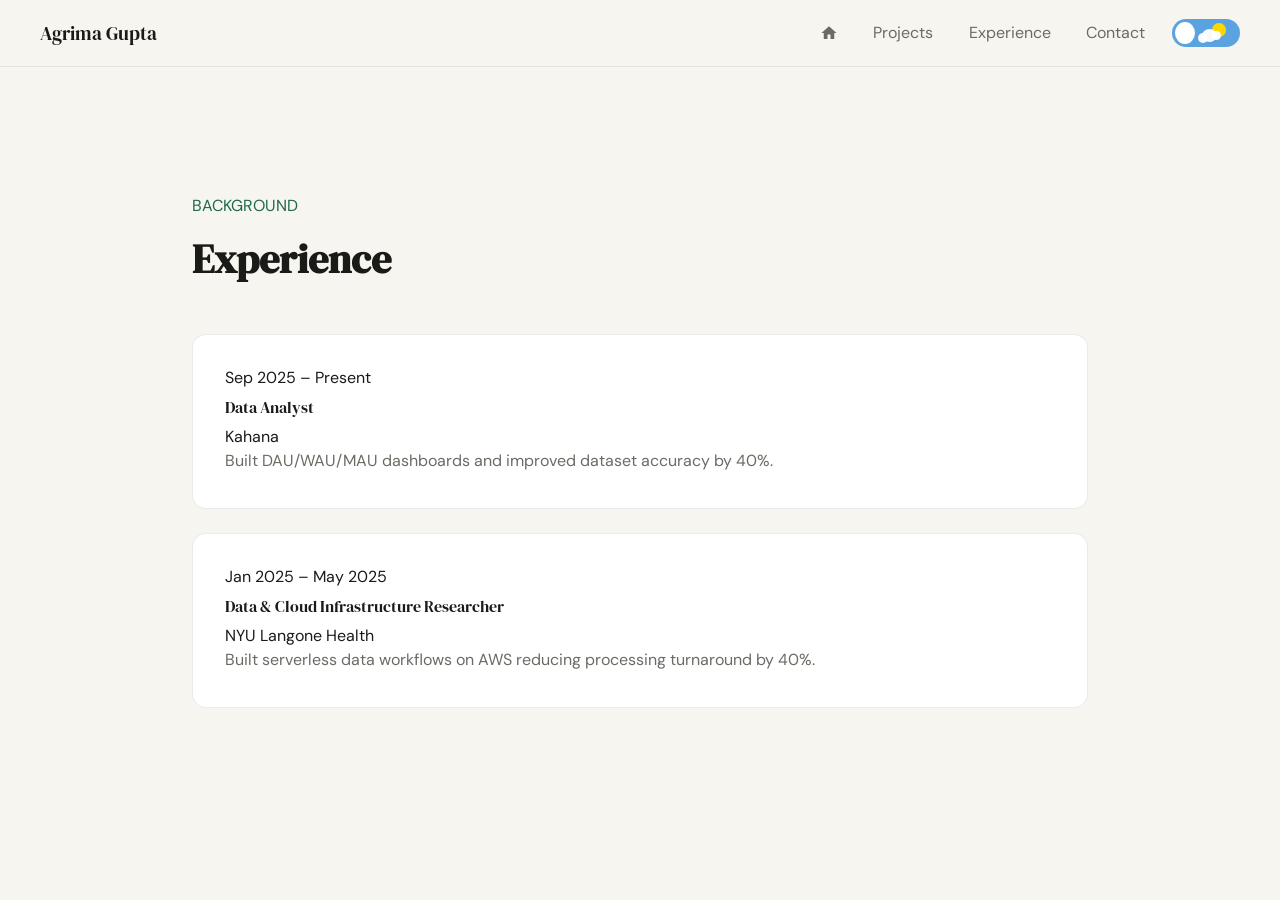
==== commit add39ea8: "made changes in nav of experience and projects" ====
--- a/experience.html
+++ b/experience.html
@@ -12,11 +12,10 @@
 <body>
 
 
-  <nav>
+<nav>
   <a href="index.html" class="nav-name">Agrima Gupta</a>
 
   <div class="nav-right">
-    <!-- HAMBURGER -->
     <button class="hamburger" id="hamburger" aria-label="Menu">
       <span></span>
       <span></span>
@@ -29,41 +28,32 @@
           <path d="M10 20v-6h4v6h5v-8h3L12 3 2 12h3v8z"/>
         </svg>
       </a>
-      
+      <a href="projects.html">Projects</a>
       <a href="experience.html">Experience</a>
-      <a href="projects.html">Projects</a>
       <a href="index.html#contact">Contact</a>
     </div>
 
     <div class="container">
       <input type="checkbox" id="checkbox">
-
       <label for="checkbox">
-          <!-- Circle that slides left and right to show toggle button state. -->
-          <div class="circle"></div>
-
-          <!-- light theme -->
-          <div class="light_theme">
-              <div class="sun"></div>
-              <div class="clouds">
-                  <span class="cloud1"></span>
-                  <span class="cloud2"></span>
-                  <span class="cloud3"></span>
-              </div>
+        <div class="circle"></div>
+        <div class="light_theme">
+          <div class="sun"></div>
+          <div class="clouds">
+            <span class="cloud1"></span>
+            <span class="cloud2"></span>
+            <span class="cloud3"></span>
           </div>
-
-
-            <!-- dark theme -->
-          <div class="dark_theme">
-              <div class="moon"></div>
-                <span class="star1"></span>
-                <span class="star2"></span>
-                <span class="star3"></span>
-          </div>     
-
-
+        </div>
+        <div class="dark_theme">
+          <div class="moon"></div>
+          <span class="star1"></span>
+          <span class="star2"></span>
+          <span class="star3"></span>
+        </div>
       </label>
     </div>
+
   </div>
 </nav>
 
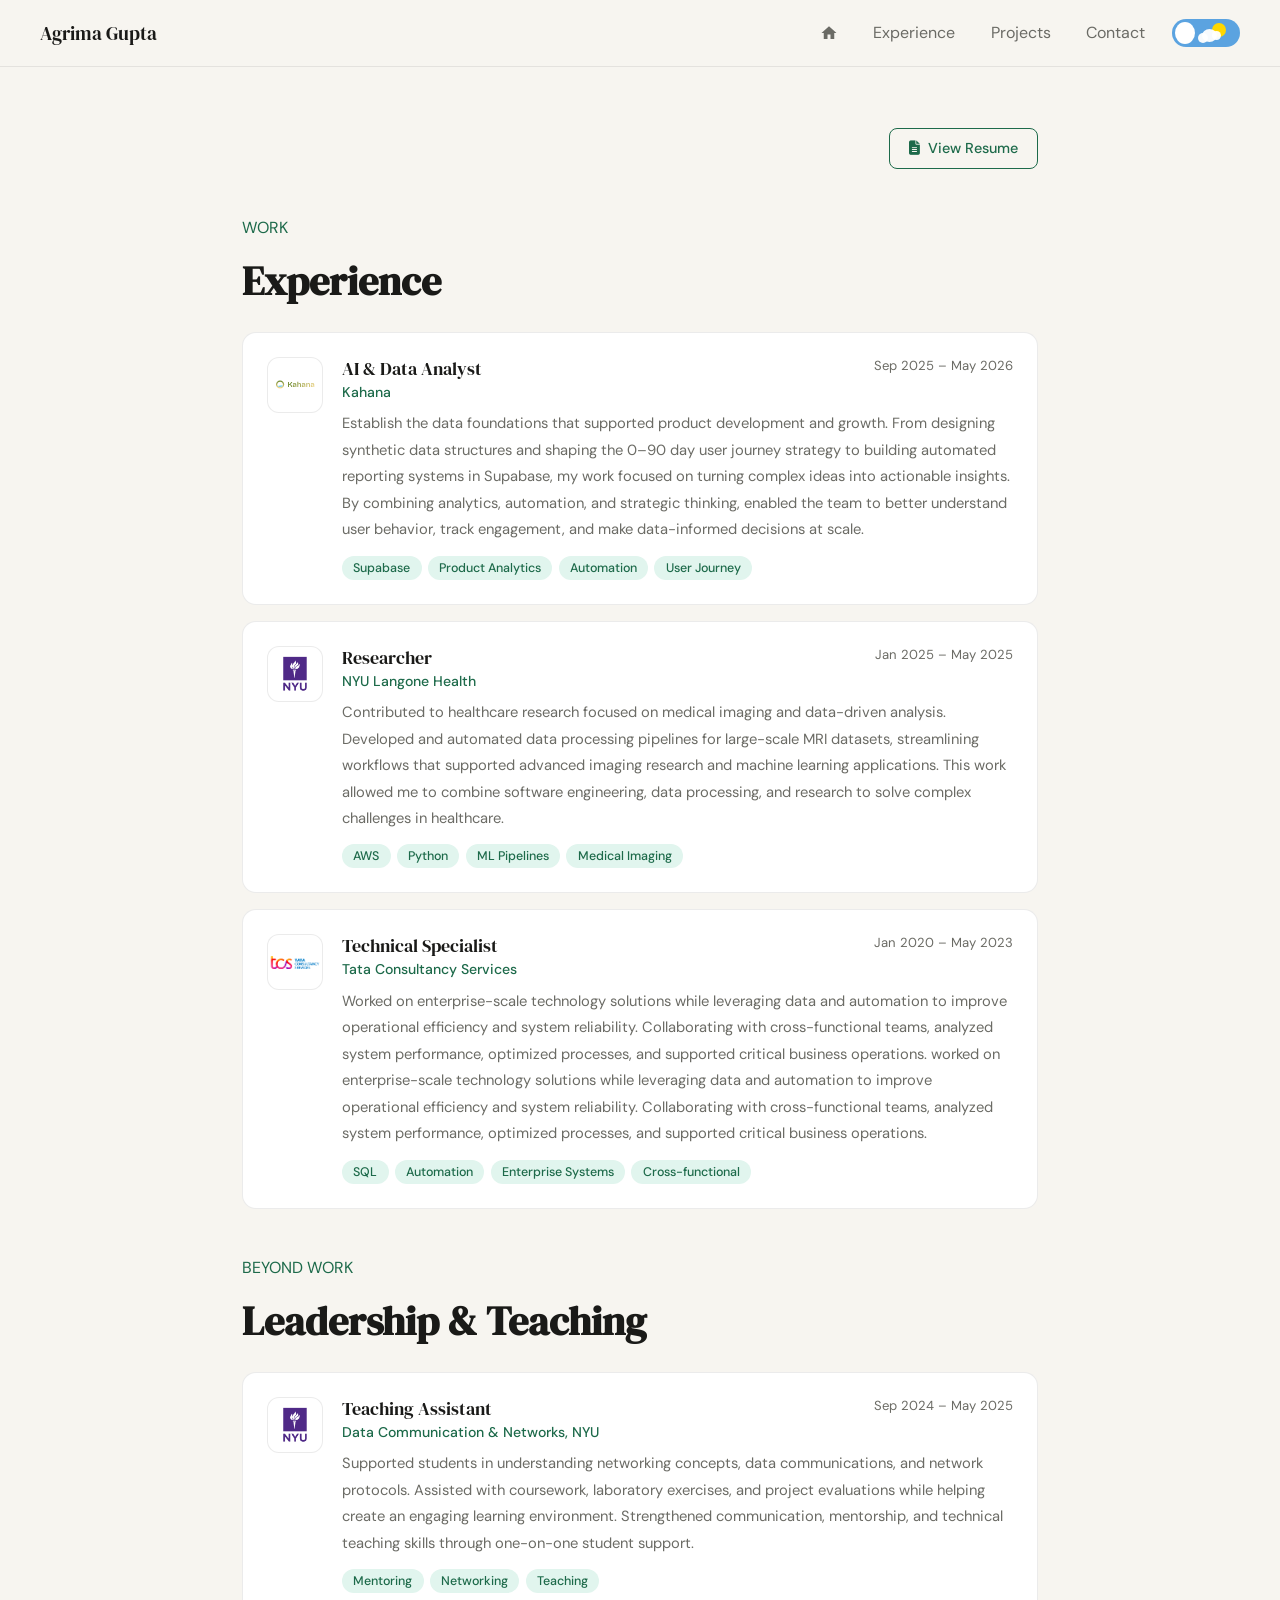
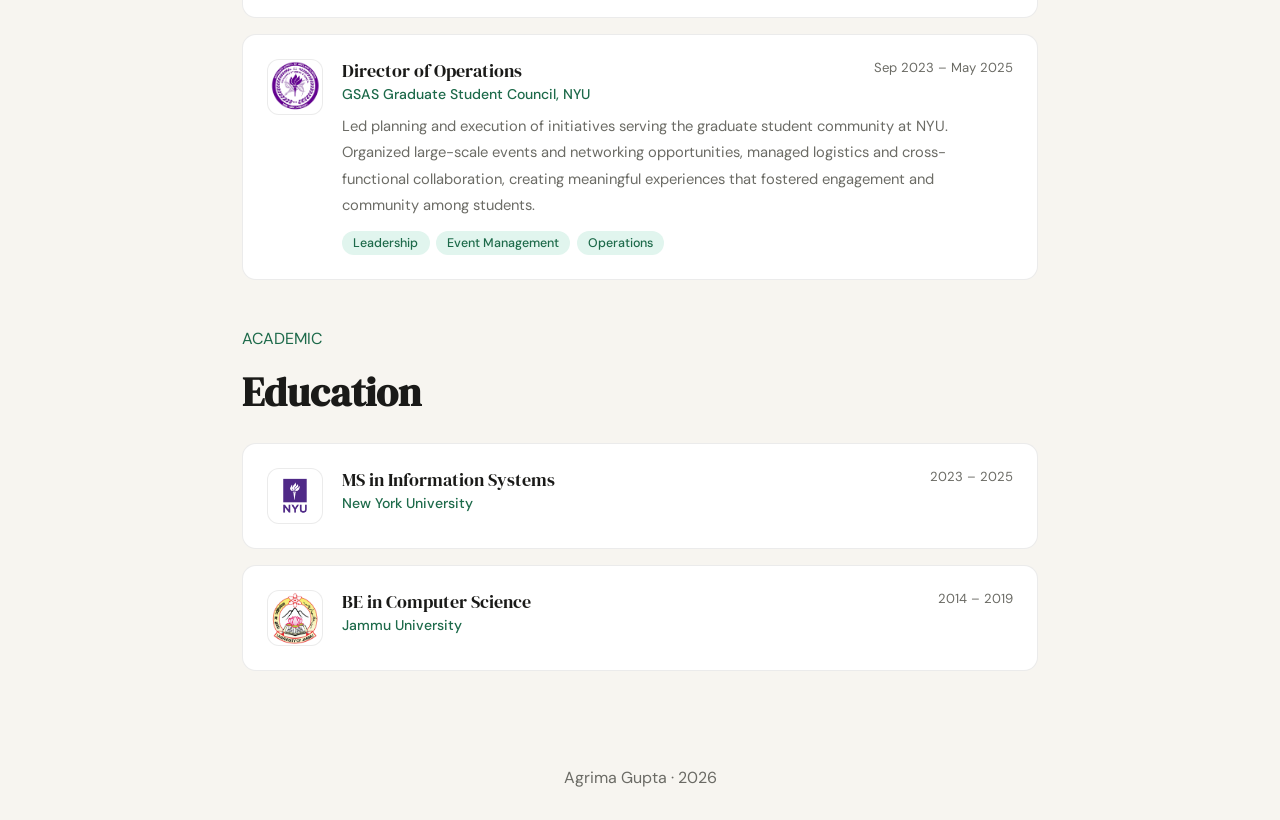
==== commit 2bed5d73: "updated the experince section" ====
--- a/experience.html
+++ b/experience.html
@@ -4,35 +4,28 @@
 <meta charset="UTF-8">
 <meta name="viewport" content="width=device-width, initial-scale=1.0">
 <title>Experience | Agrima Gupta</title>
-
+<link rel="stylesheet" href="https://cdnjs.cloudflare.com/ajax/libs/font-awesome/6.5.0/css/all.min.css">
 <link href="https://fonts.googleapis.com/css2?family=DM+Serif+Display:ital@0;1&family=DM+Sans:wght@300;400;500&display=swap" rel="stylesheet">
 <link rel="stylesheet" href="assets/css/style.css">
 </head>
 
 <body>
 
-
 <nav>
   <a href="index.html" class="nav-name">Agrima Gupta</a>
-
   <div class="nav-right">
     <button class="hamburger" id="hamburger" aria-label="Menu">
-      <span></span>
-      <span></span>
-      <span></span>
+      <span></span><span></span><span></span>
     </button>
-
     <div class="nav-links" id="navLinks">
       <a href="index.html" class="nav-icon" aria-label="Home">
-        <svg viewBox="0 0 24 24" class="icon">
-          <path d="M10 20v-6h4v6h5v-8h3L12 3 2 12h3v8z"/>
-        </svg>
+        <svg viewBox="0 0 24 24" class="icon"><path d="M10 20v-6h4v6h5v-8h3L12 3 2 12h3v8z"/></svg>
       </a>
+      
+      <a href="experience.html">Experience</a>
       <a href="projects.html">Projects</a>
-      <a href="experience.html">Experience</a>
       <a href="index.html#contact">Contact</a>
     </div>
-
     <div class="container">
       <input type="checkbox" id="checkbox">
       <label for="checkbox">
@@ -53,44 +46,202 @@
         </div>
       </label>
     </div>
-
   </div>
 </nav>
 
-<section style="padding-top:8rem;">
-
-<div class="fade-in">
-<p class="section-label">Background</p>
-<h2 class="section-title">Experience</h2>
-</div>
-
-<div class="exp-list">
-
-<div class="exp-item fade-in">
-<span class="exp-period">Sep 2025 – Present</span>
-<div>
-<p class="exp-role">Data Analyst</p>
-<p class="exp-company">Kahana</p>
-<p class="exp-detail">
-Built DAU/WAU/MAU dashboards and improved dataset accuracy by 40%.
-</p>
-</div>
-</div>
-
-<div class="exp-item fade-in">
-<span class="exp-period">Jan 2025 – May 2025</span>
-<div>
-<p class="exp-role">Data & Cloud Infrastructure Researcher</p>
-<p class="exp-company">NYU Langone Health</p>
-<p class="exp-detail">
-Built serverless data workflows on AWS reducing processing turnaround by 40%.
-</p>
-</div>
-</div>
-
-</div>
+<section class="exp-page">
+
+  <!-- RESUME BUTTON -->
+  <div class="resume-row fade-up">
+    <a href="https://drive.google.com/file/d/1lu3wKgwycKfG_W_Q5DWxMEElYYG4mRHq/view?usp=sharing" target="_blank" class="resume-btn">
+      <i class="fa-solid fa-file-lines"></i> View Resume
+    </a>
+  </div>
+
+  <!-- WORK EXPERIENCE -->
+  <div class="exp-section-header fade-up">
+    <p class="section-label">Work</p>
+    <h2 class="section-title">Experience</h2>
+  </div>
+
+  <div class="exp-cards">
+
+    <div class="exp-card fade-up">
+      <div class="exp-card-logo">
+        <img src="assets/icons/kahana.svg" alt="Kahana"/>
+      </div>
+      <div class="exp-card-body">
+        <div class="exp-card-top">
+          <div>
+            <p class="exp-card-role">AI & Data Analyst</p>
+            <p class="exp-card-company">Kahana</p>
+          </div>
+          <span class="exp-card-date">Sep 2025 – May 2026</span>
+        </div>
+        <p class="exp-card-desc">
+          Establish the data foundations that supported product development and growth. From designing synthetic data structures and shaping the 0–90 day user journey strategy to building automated reporting systems in Supabase, my work focused on turning complex ideas into actionable insights. By combining analytics, automation, and strategic thinking, enabled the team to better understand user behavior, track engagement, and make data-informed decisions at scale.
+        </p>
+        <div class="exp-tags">
+          <span>Supabase</span>
+          <span>Product Analytics</span>
+          <span>Automation</span>
+          <span>User Journey</span>
+        </div>
+      </div>
+    </div>
+
+    <div class="exp-card fade-up">
+      <div class="exp-card-logo">
+        <img src="assets/icons/NYU.png" alt="NYU Langone"/>
+      </div>
+      <div class="exp-card-body">
+        <div class="exp-card-top">
+          <div>
+            <p class="exp-card-role">Researcher</p>
+            <p class="exp-card-company">NYU Langone Health</p>
+          </div>
+          <span class="exp-card-date">Jan 2025 – May 2025</span>
+        </div>
+        <p class="exp-card-desc">
+          Contributed to healthcare research focused on medical imaging and data-driven analysis. Developed and automated data processing pipelines for large-scale MRI datasets, streamlining workflows that supported advanced imaging research and machine learning applications. This work allowed me to combine software engineering, data processing, and research to solve complex challenges in healthcare.
+        </p>
+        <div class="exp-tags">
+          <span>AWS</span>
+          <span>Python</span>
+          <span>ML Pipelines</span>
+          <span>Medical Imaging</span>
+        </div>
+      </div>
+    </div>
+
+    <div class="exp-card fade-up">
+      <div class="exp-card-logo">
+        <img src="assets/icons/TCS.png" alt="TCS"/>
+      </div>
+      <div class="exp-card-body">
+        <div class="exp-card-top">
+          <div>
+            <p class="exp-card-role">Technical Specialist</p>
+            <p class="exp-card-company">Tata Consultancy Services</p>
+          </div>
+          <span class="exp-card-date">Jan 2020 – May 2023</span>
+        </div>
+        <p class="exp-card-desc">
+          Worked on enterprise-scale technology solutions while leveraging data and automation to improve operational efficiency and system reliability. Collaborating with cross-functional teams, analyzed system performance, optimized processes, and supported critical business operations. worked on enterprise-scale technology solutions while leveraging data and automation to improve operational efficiency and system reliability. Collaborating with cross-functional teams, analyzed system performance, optimized processes, and supported critical business operations.
+        </p>
+        <div class="exp-tags">
+          <span>SQL</span>
+          <span>Automation</span>
+          <span>Enterprise Systems</span>
+          <span>Cross-functional</span>
+        </div>
+      </div>
+    </div>
+
+  </div>
+
+  <!-- LEADERSHIP & TEACHING -->
+  <div class="exp-section-header fade-up">
+    <p class="section-label">Beyond work</p>
+    <h2 class="section-title">Leadership & Teaching</h2>
+  </div>
+
+  <div class="exp-cards">
+
+    <div class="exp-card fade-up">
+      <div class="exp-card-logo">
+        <img src="assets/icons/NYU.png" alt="NYU"/>
+      </div>
+      <div class="exp-card-body">
+        <div class="exp-card-top">
+          <div>
+            <p class="exp-card-role">Teaching Assistant</p>
+            <p class="exp-card-company">Data Communication & Networks, NYU</p>
+          </div>
+          <span class="exp-card-date">Sep 2024 – May 2025</span>
+        </div>
+        <p class="exp-card-desc">
+          Supported students in understanding networking concepts, data communications, and network protocols. Assisted with coursework, laboratory exercises, and project evaluations while helping create an engaging learning environment. Strengthened communication, mentorship, and technical teaching skills through one-on-one student support.
+        </p>
+        <div class="exp-tags">
+          <span>Mentoring</span>
+          <span>Networking</span>
+          <span>Teaching</span>
+        </div>
+      </div>
+    </div>
+
+    <div class="exp-card fade-up">
+      <div class="exp-card-logo">
+        <img src="assets/icons/GSC_Crest.png" alt="GSC"/>
+      </div>
+      <div class="exp-card-body">
+        <div class="exp-card-top">
+          <div>
+            <p class="exp-card-role">Director of Operations</p>
+            <p class="exp-card-company">GSAS Graduate Student Council, NYU</p>
+          </div>
+          <span class="exp-card-date">Sep 2023 – May 2025</span>
+        </div>
+        <p class="exp-card-desc">
+          Led planning and execution of initiatives serving the graduate student community at NYU. Organized large-scale events and networking opportunities, managed logistics and cross-functional collaboration, creating meaningful experiences that fostered engagement and community among students.
+        </p>
+        <div class="exp-tags">
+          <span>Leadership</span>
+          <span>Event Management</span>
+          <span>Operations</span>
+        </div>
+      </div>
+    </div>
+
+  </div>
+
+  <!-- EDUCATION -->
+  <div class="exp-section-header fade-up">
+    <p class="section-label">Academic</p>
+    <h2 class="section-title">Education</h2>
+  </div>
+
+  <div class="exp-cards">
+
+    <div class="exp-card fade-up">
+      <div class="exp-card-logo">
+        <img src="assets/icons/NYU.png" alt="NYU"/>
+      </div>
+      <div class="exp-card-body">
+        <div class="exp-card-top">
+          <div>
+            <p class="exp-card-role">MS in Information Systems</p>
+            <p class="exp-card-company">New York University</p>
+          </div>
+          <span class="exp-card-date">2023 – 2025</span>
+        </div>
+      </div>
+    </div>
+
+    <div class="exp-card fade-up">
+      <div class="exp-card-logo">
+        <img src="assets/icons/Jammu_uni.png" alt="Kahana"/>
+      </div>
+      <div class="exp-card-body">
+        <div class="exp-card-top">
+          <div>
+            <p class="exp-card-role">BE in Computer Science</p>
+            <p class="exp-card-company">Jammu University</p>
+          </div>
+          <span class="exp-card-date">2014 – 2019</span>
+        </div>
+      </div>
+    </div>
+
+  </div>
 
 </section>
+
+<footer>
+  Agrima Gupta · 2026
+</footer>
+
 <script src="assets/js/theme.js"></script>
 <script src="assets/js/main.js"></script>
 
--- a/assets/css/style.css
+++ b/assets/css/style.css
@@ -217,6 +217,7 @@
     font-size: 1.4rem;
   }
 }
+
 /* =========================
    HERO
 ========================= */
@@ -345,7 +346,7 @@
 
 /* KEEP CONTENT ABOVE CANVAS */
 
-nav,
+
 .hero-wrap,
 section,
 footer {
@@ -357,14 +358,14 @@
    PHOTO
 ========================= */
 
-.photo-frame {
+/* .photo-frame {
   width: 220px;
   height: 220px;
   border-radius: 50%;
   overflow: hidden;
   margin: 2rem auto;
   border: 3px solid var(--border);
-}
+} */
 
 .photo-frame img {
   width: 100%;
@@ -434,39 +435,174 @@
    PROJECTS + EXPERIENCE
 ========================= */
 
-.projects-grid,
-.exp-list {
+/* EXPERIENCE PAGE */
+.exp-page {
+  max-width: 860px;
+  margin: 0 auto;
+  padding: 8rem 2rem 4rem;
+}
+
+.resume-row {
+  display: flex;
+  justify-content: flex-end;
+  margin-bottom: 3rem;
+}
+
+.resume-btn {
+  display: inline-flex;
+  align-items: center;
+  gap: 0.5rem;
+  padding: 0.65rem 1.2rem;
+  border-radius: 8px;
+  border: 1px solid var(--accent);
+  color: var(--accent);
+  text-decoration: none;
+  font-size: 0.9rem;
+  font-weight: 500;
+  transition: 0.2s ease;
+}
+
+.resume-btn:hover {
+  background: var(--accent);
+  color: #fff;
+}
+
+.exp-section-header {
+  margin: 3rem 0 1.5rem;
+}
+
+.exp-section-header .section-title {
+  margin-bottom: 0;
+}
+
+.exp-cards {
   display: flex;
   flex-direction: column;
-  gap: 1.5rem;
-}
-
-.project-card,
-.exp-item {
+  gap: 1rem;
+}
+
+/* CARD */
+.exp-card {
   background: var(--surface);
   border: 1px solid var(--border);
   border-radius: 14px;
-  padding: 2rem;
-  transition: all 0.25s ease;
-}
-
-.project-card:hover,
-.exp-item:hover {
-  transform: translateY(-4px);
+  padding: 1.5rem;
+  display: flex;
+  gap: 1.2rem;
+  align-items: flex-start;
+  transition: transform 0.25s ease, box-shadow 0.25s ease, border-color 0.25s ease;
+}
+
+.exp-card:hover {
+  transform: translateY(-3px);
   border-color: var(--border-hover);
   box-shadow: 0 10px 30px var(--accent-glow);
 }
 
-.project-title,
-.exp-role {
+.exp-card-logo {
+  width: 56px;
+  height: 56px;
+  border-radius: 12px;
+  background: #ffffff;
+  border: 1px solid var(--border);
+  display: flex;
+  align-items: center;
+  justify-content: center;
+  font-size: 11px;
+  font-weight: 500;
+  color: var(--muted);
+  flex-shrink: 0;
+  overflow: hidden;
+}
+
+.exp-card-logo img {
+  width: 100%;
+  height: 100%;
+  object-fit: contain;
+  padding: 1px;
+}
+.exp-card-body {
+  flex: 1;
+}
+
+.exp-card-top {
+  display: flex;
+  justify-content: space-between;
+  align-items: flex-start;
+  gap: 1rem;
+  flex-wrap: wrap;
+  margin-bottom: 0.6rem;
+}
+
+.exp-card-role {
   font-family: 'DM Serif Display', serif;
-  margin: 0.5rem 0;
-}
-
-.project-desc,
-.exp-detail {
+  font-size: 1.1rem;
+  color: var(--text);
+  margin: 0 0 2px;
+}
+
+.exp-card-company {
+  font-size: 0.88rem;
+  color: var(--accent);
+  margin: 0;
+  font-weight: 500;
+}
+
+.exp-card-date {
+  font-size: 0.82rem;
+  color: var(--muted);
+  white-space: nowrap;
+}
+
+.exp-card-desc {
+  font-size: 0.92rem;
   color: var(--muted);
   line-height: 1.8;
+  margin: 0 0 0.8rem;
+}
+
+.exp-tags {
+  display: flex;
+  flex-wrap: wrap;
+  gap: 0.4rem;
+}
+
+.exp-tags span {
+  font-size: 0.78rem;
+  padding: 0.25rem 0.7rem;
+  border-radius: 999px;
+  background: var(--accent-light);
+  color: var(--accent);
+  font-weight: 500;
+}
+
+/* FADE UP ANIMATION */
+.fade-up {
+  opacity: 0;
+  transform: translateY(24px);
+  transition: opacity 0.6s ease, transform 0.6s ease;
+}
+
+.fade-up.visible {
+  opacity: 1;
+  transform: translateY(0);
+}
+
+/* MOBILE */
+@media (max-width: 768px) {
+  .exp-card {
+    flex-direction: column;
+    gap: 0.8rem;
+  }
+
+  .exp-card-top {
+    flex-direction: column;
+    gap: 0.2rem;
+  }
+
+  .resume-row {
+    justify-content: flex-start;
+  }
 }
 
 /* =========================
@@ -810,6 +946,35 @@
   color: var(--muted);
   font-weight: 300;
 }
+/* CONTACT SOCIAL ROW — left aligned, smaller than hero */
+.contact-social {
+  justify-content: center;
+  margin-top: 1.5rem;
+}
+
+.contact-social a {
+  width: 44px;
+  height: 44px;
+  border-radius: 10px;
+}
+
+/* PHOTO GLOW */
+.photo-frame {
+  width: 220px;
+  height: 220px;
+  border-radius: 50%;
+  overflow: hidden;
+  margin: 2rem auto;
+  border: 3px solid var(--border);
+  box-shadow: 0 0 0 6px var(--accent-glow),
+              0 0 30px 8px var(--accent-glow);
+  transition: box-shadow 0.3s ease;
+}
+
+.photo-frame:hover {
+  box-shadow: 0 0 0 8px var(--accent-glow),
+              0 0 45px 12px var(--accent-glow);
+}
 
 /* MOBILE */
 @media (max-width: 768px) {
@@ -858,7 +1023,7 @@
 }
 
 /* keep all content above canvas */
-nav,
+
 .hero-wrap,
 section,
 footer {
@@ -915,16 +1080,4 @@
 /* [data-theme="dark"] .social-row img {
   filter: brightness(0) invert(1);
 } */
-/* =========================
-   MOBILE
-========================= */
-
-@media (max-width: 768px) {
-  .nav-links {
-    display: none;
-  }
-
-  .contact-layout {
-    grid-template-columns: 1fr;
-  }
-}+/*
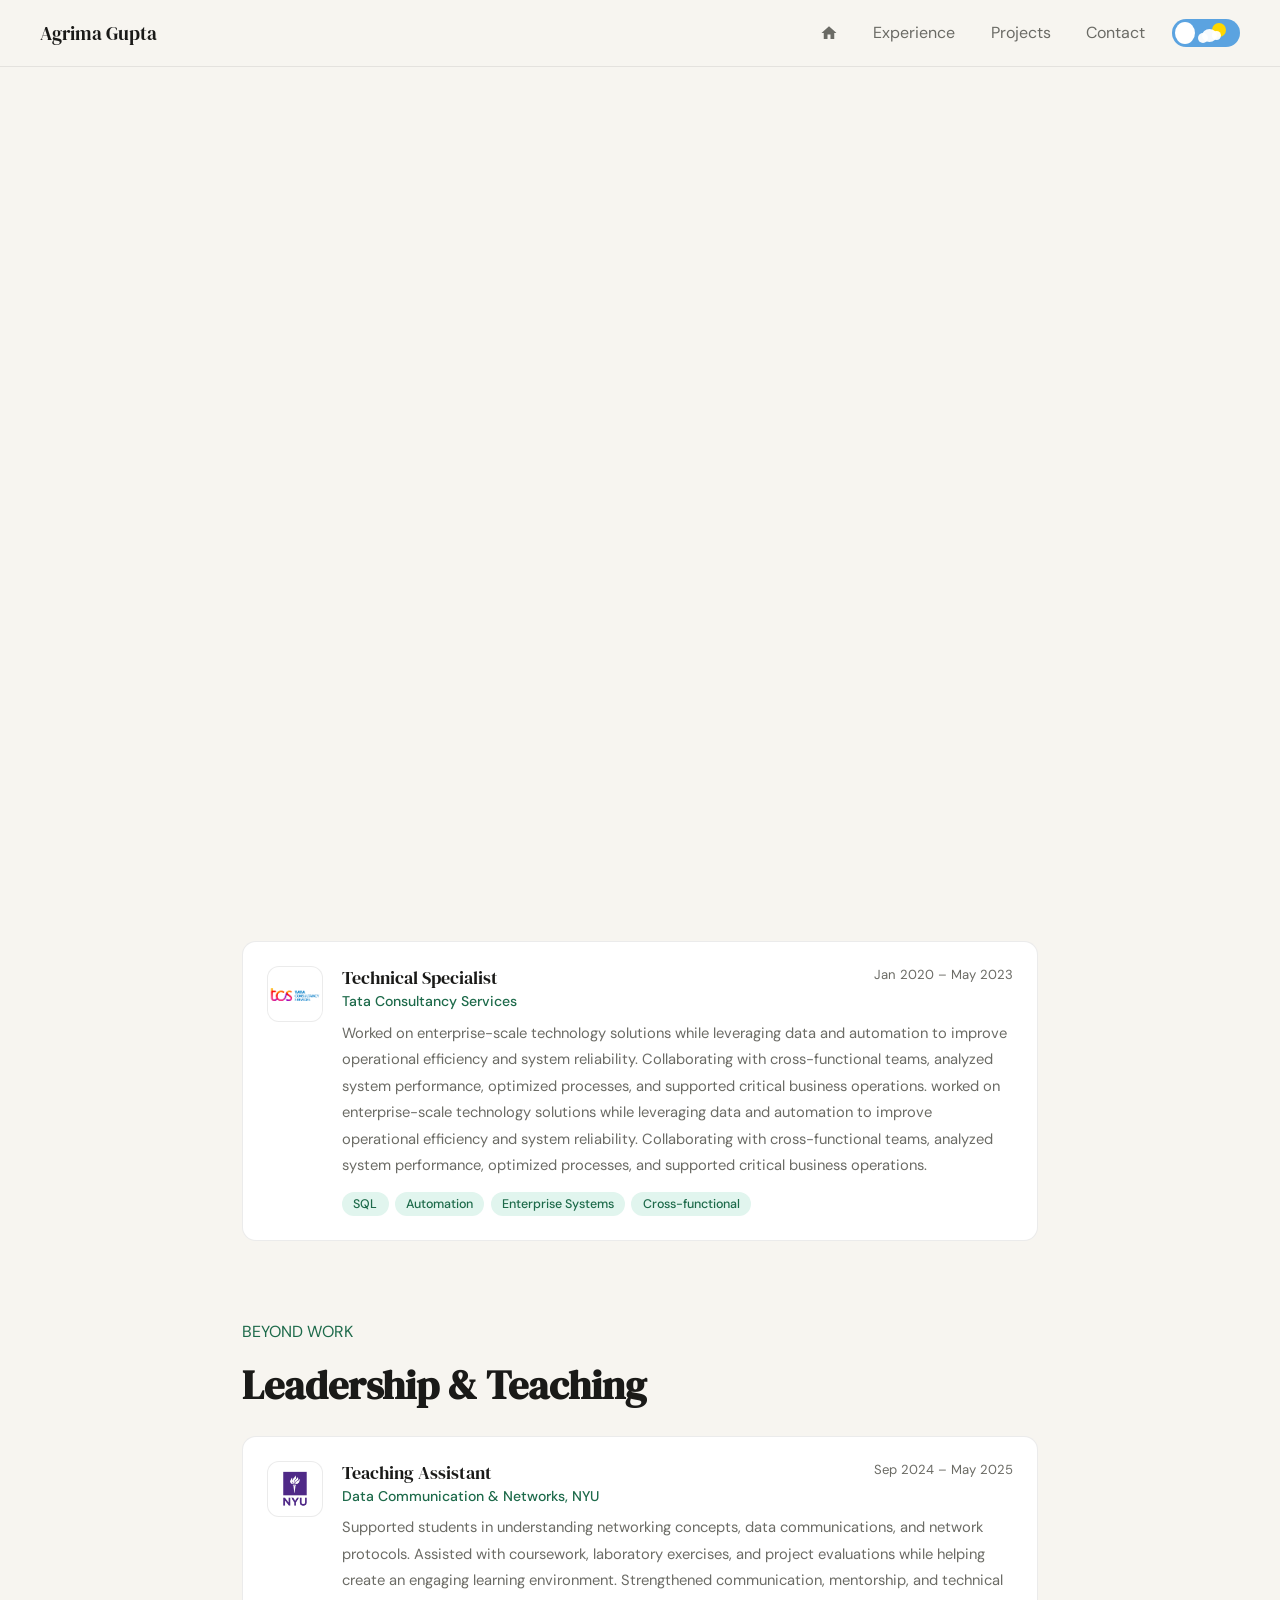
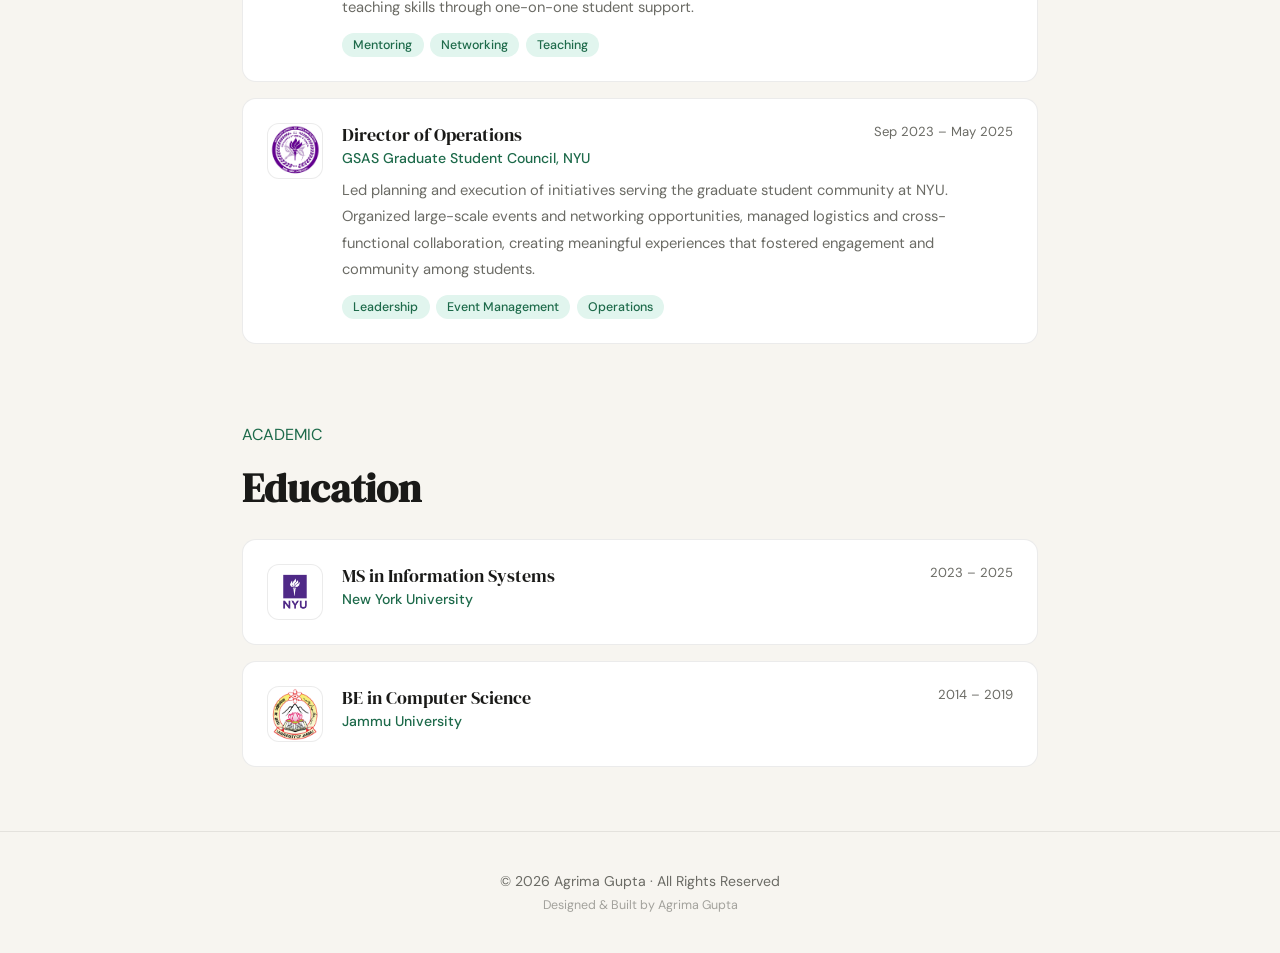
==== commit 07724fa8: "made changes to footer in all the html files" ====
--- a/experience.html
+++ b/experience.html
@@ -239,7 +239,8 @@
 </section>
 
 <footer>
-  Agrima Gupta · 2026
+  <p>© 2026 Agrima Gupta · All Rights Reserved</p>
+  <p class="footer-sub">Designed & Built by Agrima Gupta</p>
 </footer>
 
 <script src="assets/js/theme.js"></script>
--- a/assets/css/style.css
+++ b/assets/css/style.css
@@ -163,7 +163,7 @@
   border: none;
   cursor: pointer;
   padding: 4px;
-  z-index: 1001;
+  z-index: 1003;
 }
 
 .hamburger span {
@@ -196,16 +196,16 @@
     position: fixed;
     top: 0;
     left: 0;
-    right: 0;
-    bottom: 0;
-    background: var(--bg);
+    width: 100vw;
+    height: 100vh;
     flex-direction: column;
     align-items: center;
     justify-content: center;
-    gap: 2.5rem;
-    z-index: 999;
-    padding-top: 100px;
+    gap: 1.5rem;
+    z-index: 1002;
     font-size: 1.4rem;
+    /* solid background — no variables, no blur */
+    background: #F7F5F0;
   }
 
   .nav-links.open {
@@ -213,11 +213,29 @@
   }
 
   .nav-links a {
-    color: var(--text);
+    color: #1A1A18;
     font-size: 1.4rem;
-  }
-}
-
+    text-decoration: none;
+  }
+
+  .nav-links .nav-icon .icon {
+    width: 32px;
+    height: 32px;
+    fill: #1A1A18;
+  }
+}
+
+[data-theme="dark"] .nav-links {
+  background: #0D0D0B;
+}
+
+[data-theme="dark"] .nav-links a {
+  color: #F0EDE6;
+}
+
+[data-theme="dark"] .nav-links .nav-icon .icon {
+  fill: #F0EDE6;
+}
 /* =========================
    HERO
 ========================= */
@@ -468,7 +486,7 @@
 }
 
 .exp-section-header {
-  margin: 3rem 0 1.5rem;
+  margin: 5rem 0 1.5rem;
 }
 
 .exp-section-header .section-title {
@@ -599,9 +617,117 @@
     flex-direction: column;
     gap: 0.2rem;
   }
-
+  .exp-page {
+    padding-top: 6rem;
+  }
   .resume-row {
     justify-content: flex-start;
+  }
+}
+
+/* PROJECTS PAGE */
+.projects-page {
+  max-width: 860px;
+  margin: 0 auto;
+  padding: 8rem 2rem 4rem;
+}
+
+.projects-big-grid {
+  display: flex;
+  flex-direction: column;
+  gap: 1.2rem;
+  margin-bottom: 2rem;
+}
+
+/* BIG PROJECT CARD */
+.project-big-card {
+  background: var(--surface);
+  border: 1px solid var(--border);
+  border-radius: 16px;
+  padding: 1.8rem 2rem;
+  transition: transform 0.25s ease, box-shadow 0.25s ease, border-color 0.25s ease;
+}
+
+.project-big-card:hover {
+  transform: translateY(-4px);
+  border-color: var(--border-hover);
+  box-shadow: 0 12px 36px var(--accent-glow);
+}
+
+.project-big-top {
+  display: flex;
+  justify-content: space-between;
+  align-items: flex-start;
+  gap: 1.5rem;
+  margin-bottom: 1.2rem;
+}
+
+.project-big-meta {
+  flex: 1;
+}
+
+.project-big-title {
+  font-family: 'DM Serif Display', serif;
+  font-size: 1.3rem;
+  color: var(--text);
+  margin: 0 0 0.6rem;
+}
+
+.project-big-desc {
+  font-size: 0.92rem;
+  color: var(--muted);
+  line-height: 1.8;
+  margin: 0;
+}
+
+/* GITHUB BUTTON */
+.project-gh-btn {
+  display: inline-flex;
+  align-items: center;
+  gap: 0.4rem;
+  padding: 0.5rem 1rem;
+  border-radius: 8px;
+  border: 1px solid var(--border);
+  background: var(--surface2);
+  color: var(--text);
+  text-decoration: none;
+  font-size: 0.85rem;
+  font-weight: 500;
+  white-space: nowrap;
+  flex-shrink: 0;
+  transition: 0.2s ease;
+}
+
+.project-gh-btn:hover {
+  border-color: var(--accent);
+  color: var(--accent);
+}
+
+/* PROJECT TAGS */
+.project-tags {
+  display: flex;
+  flex-wrap: wrap;
+  gap: 0.4rem;
+}
+
+.project-tags span {
+  font-size: 0.78rem;
+  padding: 0.25rem 0.7rem;
+  border-radius: 999px;
+  background: var(--accent-light);
+  color: var(--accent);
+  font-weight: 500;
+}
+
+/* MOBILE */
+@media (max-width: 768px) {
+  .project-big-top {
+    flex-direction: column;
+    gap: 1rem;
+  }
+
+  .project-gh-btn {
+    align-self: flex-start;
   }
 }
 
@@ -966,14 +1092,24 @@
   overflow: hidden;
   margin: 2rem auto;
   border: 3px solid var(--border);
-  box-shadow: 0 0 0 6px var(--accent-glow),
-              0 0 30px 8px var(--accent-glow);
-  transition: box-shadow 0.3s ease;
+  box-shadow: 0 0 20px 6px rgba(29, 106, 74, 0.35),
+              0 0 50px 12px rgba(29, 106, 74, 0.15);
+  transition: box-shadow 0.4s ease;
+}
+
+[data-theme="dark"] .photo-frame {
+  box-shadow: 0 0 20px 6px rgba(167, 139, 250, 0.4),
+              0 0 50px 12px rgba(167, 139, 250, 0.2);
 }
 
 .photo-frame:hover {
-  box-shadow: 0 0 0 8px var(--accent-glow),
-              0 0 45px 12px var(--accent-glow);
+  box-shadow: 0 0 30px 10px rgba(29, 106, 74, 0.5),
+              0 0 70px 20px rgba(29, 106, 74, 0.2);
+}
+
+[data-theme="dark"] .photo-frame:hover {
+  box-shadow: 0 0 30px 10px rgba(167, 139, 250, 0.55),
+              0 0 70px 20px rgba(167, 139, 250, 0.25);
 }
 
 /* MOBILE */
@@ -1017,9 +1153,17 @@
 ========================= */
 
 footer {
-  padding: 2rem;
+  padding: 2.5rem 2rem;
   text-align: center;
   color: var(--muted);
+  font-size: 0.88rem;
+  border-top: 1px solid var(--border);
+}
+
+.footer-sub {
+  margin-top: 0.4rem;
+  font-size: 0.78rem;
+  opacity: 0.6;
 }
 
 /* keep all content above canvas */
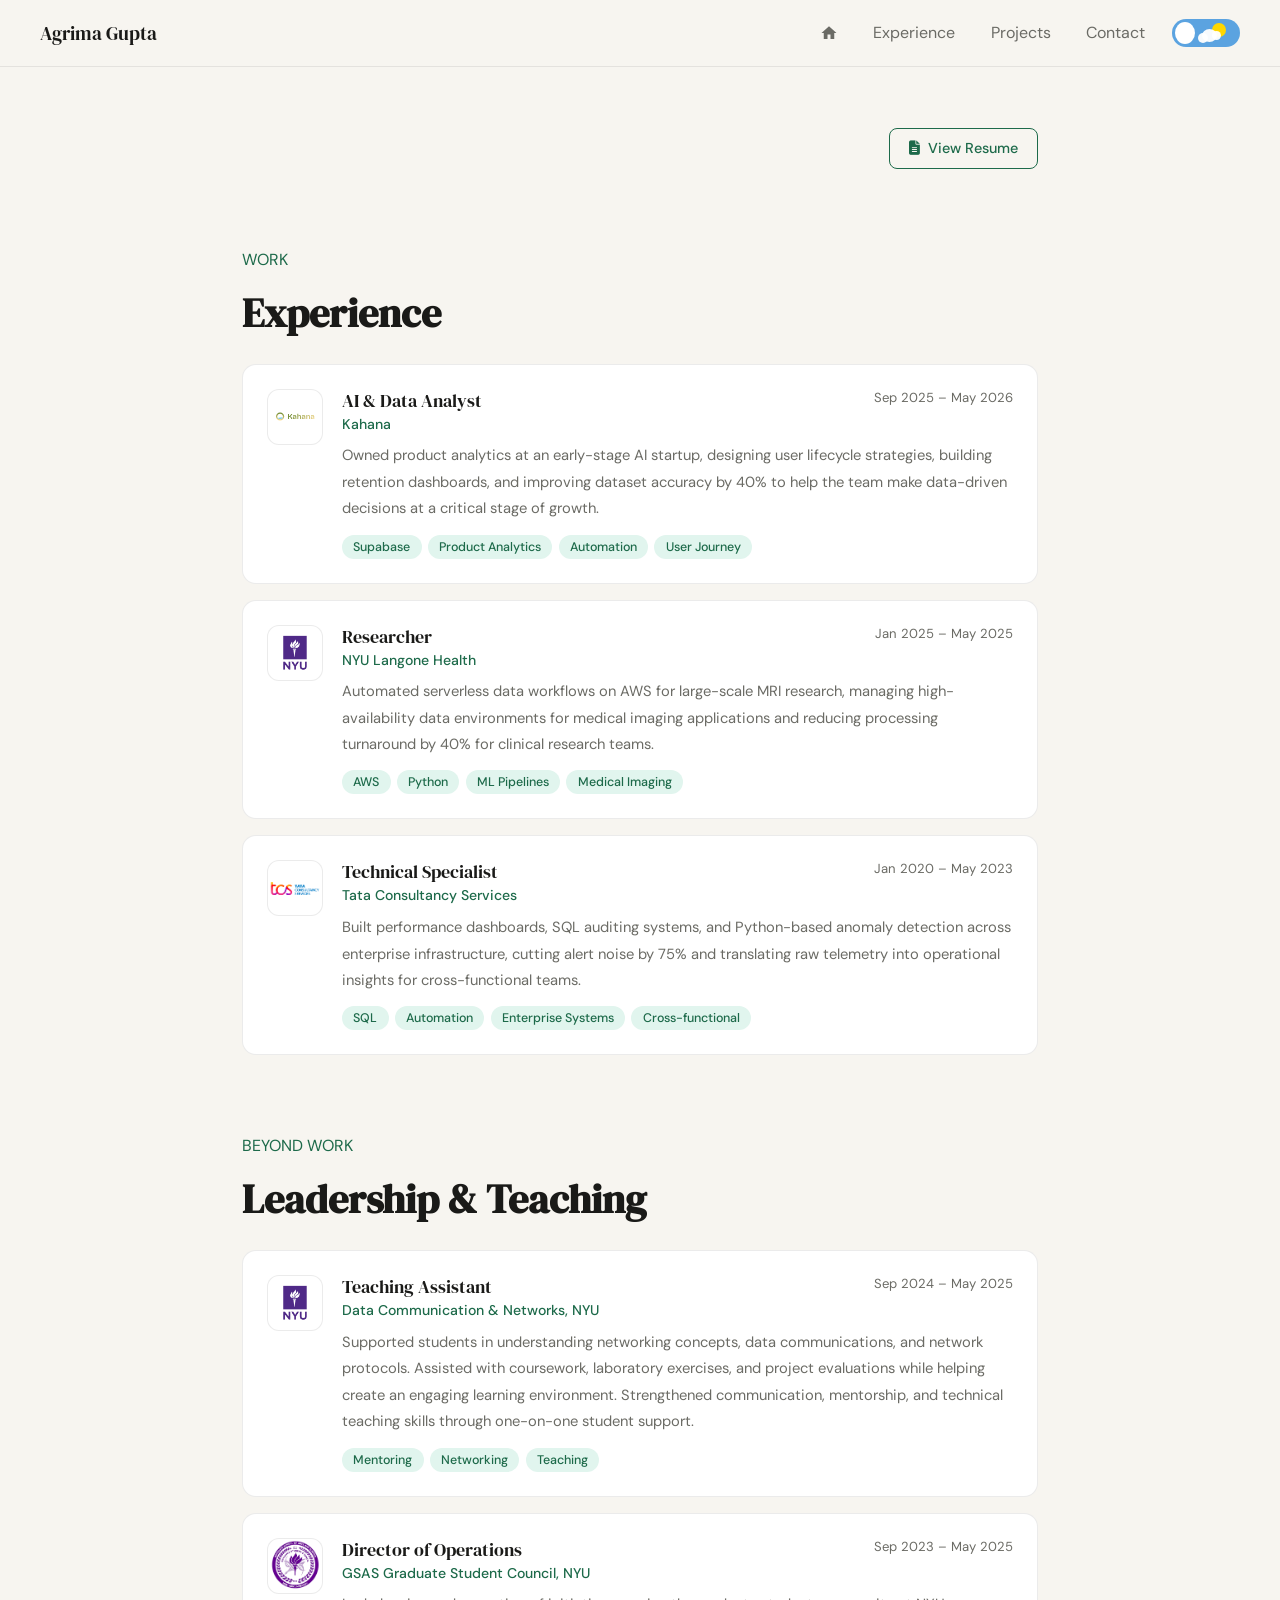
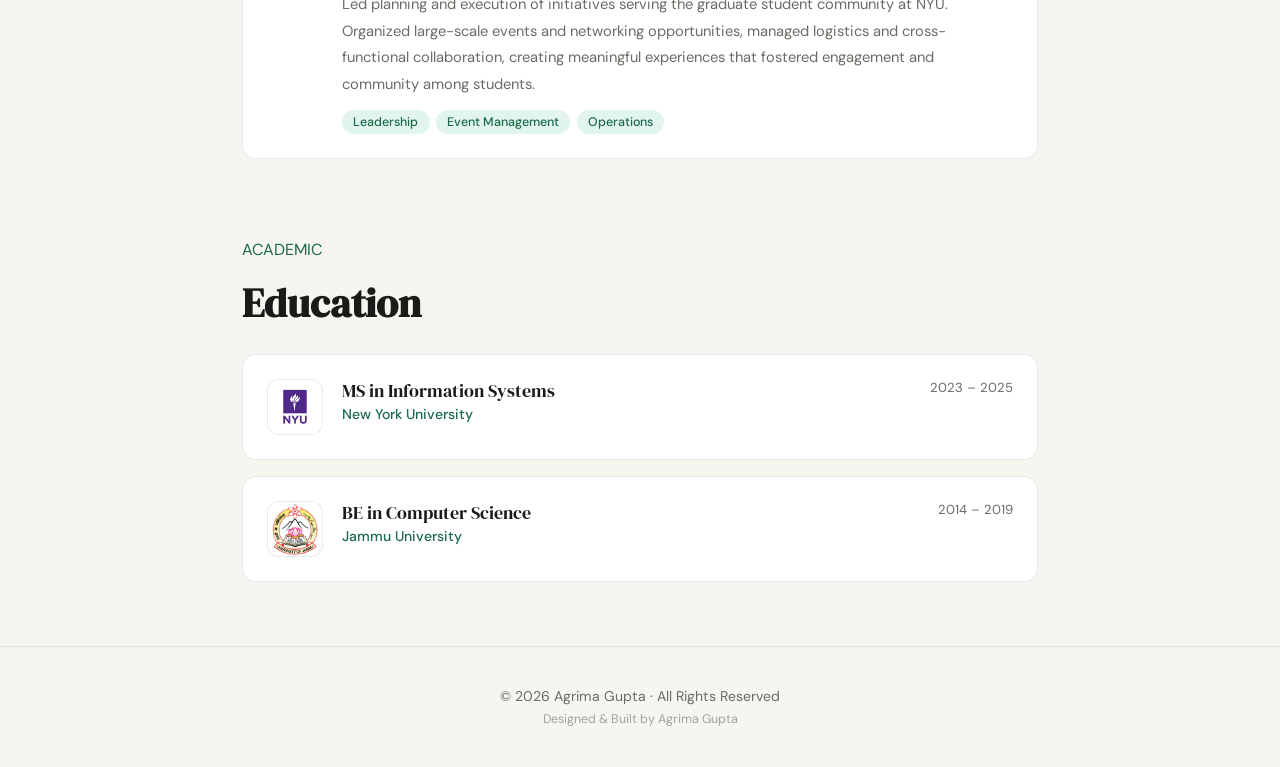
==== commit 34e31aac: "added favicon" ====
--- a/experience.html
+++ b/experience.html
@@ -1,6 +1,10 @@
 <!DOCTYPE html>
 <html lang="en" data-theme="light">
 <head>
+<link rel="icon" type="image/x-icon" href="favicon.ico">
+<link rel="apple-touch-icon" sizes="180x180" href="apple-touch-icon.png">
+<link rel="icon" type="image/png" sizes="32x32" href="favicon-32x32.png">
+<link rel="icon" type="image/png" sizes="16x16" href="favicon-16x16.png">
 <meta charset="UTF-8">
 <meta name="viewport" content="width=device-width, initial-scale=1.0">
 <title>Experience | Agrima Gupta</title>
@@ -79,7 +83,9 @@
           <span class="exp-card-date">Sep 2025 – May 2026</span>
         </div>
         <p class="exp-card-desc">
-          Establish the data foundations that supported product development and growth. From designing synthetic data structures and shaping the 0–90 day user journey strategy to building automated reporting systems in Supabase, my work focused on turning complex ideas into actionable insights. By combining analytics, automation, and strategic thinking, enabled the team to better understand user behavior, track engagement, and make data-informed decisions at scale.
+          Owned product analytics at an early-stage AI startup, designing user lifecycle strategies, 
+          building retention dashboards, and improving dataset accuracy by 40% to help the team 
+          make data-driven decisions at a critical stage of growth.
         </p>
         <div class="exp-tags">
           <span>Supabase</span>
@@ -103,7 +109,9 @@
           <span class="exp-card-date">Jan 2025 – May 2025</span>
         </div>
         <p class="exp-card-desc">
-          Contributed to healthcare research focused on medical imaging and data-driven analysis. Developed and automated data processing pipelines for large-scale MRI datasets, streamlining workflows that supported advanced imaging research and machine learning applications. This work allowed me to combine software engineering, data processing, and research to solve complex challenges in healthcare.
+          Automated serverless data workflows on AWS for large-scale MRI research, managing 
+          high-availability data environments for medical imaging applications and reducing 
+          processing turnaround by 40% for clinical research teams.
         </p>
         <div class="exp-tags">
           <span>AWS</span>
@@ -127,7 +135,9 @@
           <span class="exp-card-date">Jan 2020 – May 2023</span>
         </div>
         <p class="exp-card-desc">
-          Worked on enterprise-scale technology solutions while leveraging data and automation to improve operational efficiency and system reliability. Collaborating with cross-functional teams, analyzed system performance, optimized processes, and supported critical business operations. worked on enterprise-scale technology solutions while leveraging data and automation to improve operational efficiency and system reliability. Collaborating with cross-functional teams, analyzed system performance, optimized processes, and supported critical business operations.
+          Built performance dashboards, SQL auditing systems, and Python-based anomaly detection 
+          across enterprise infrastructure, cutting alert noise by 75% and translating raw 
+          telemetry into operational insights for cross-functional teams.
         </p>
         <div class="exp-tags">
           <span>SQL</span>
